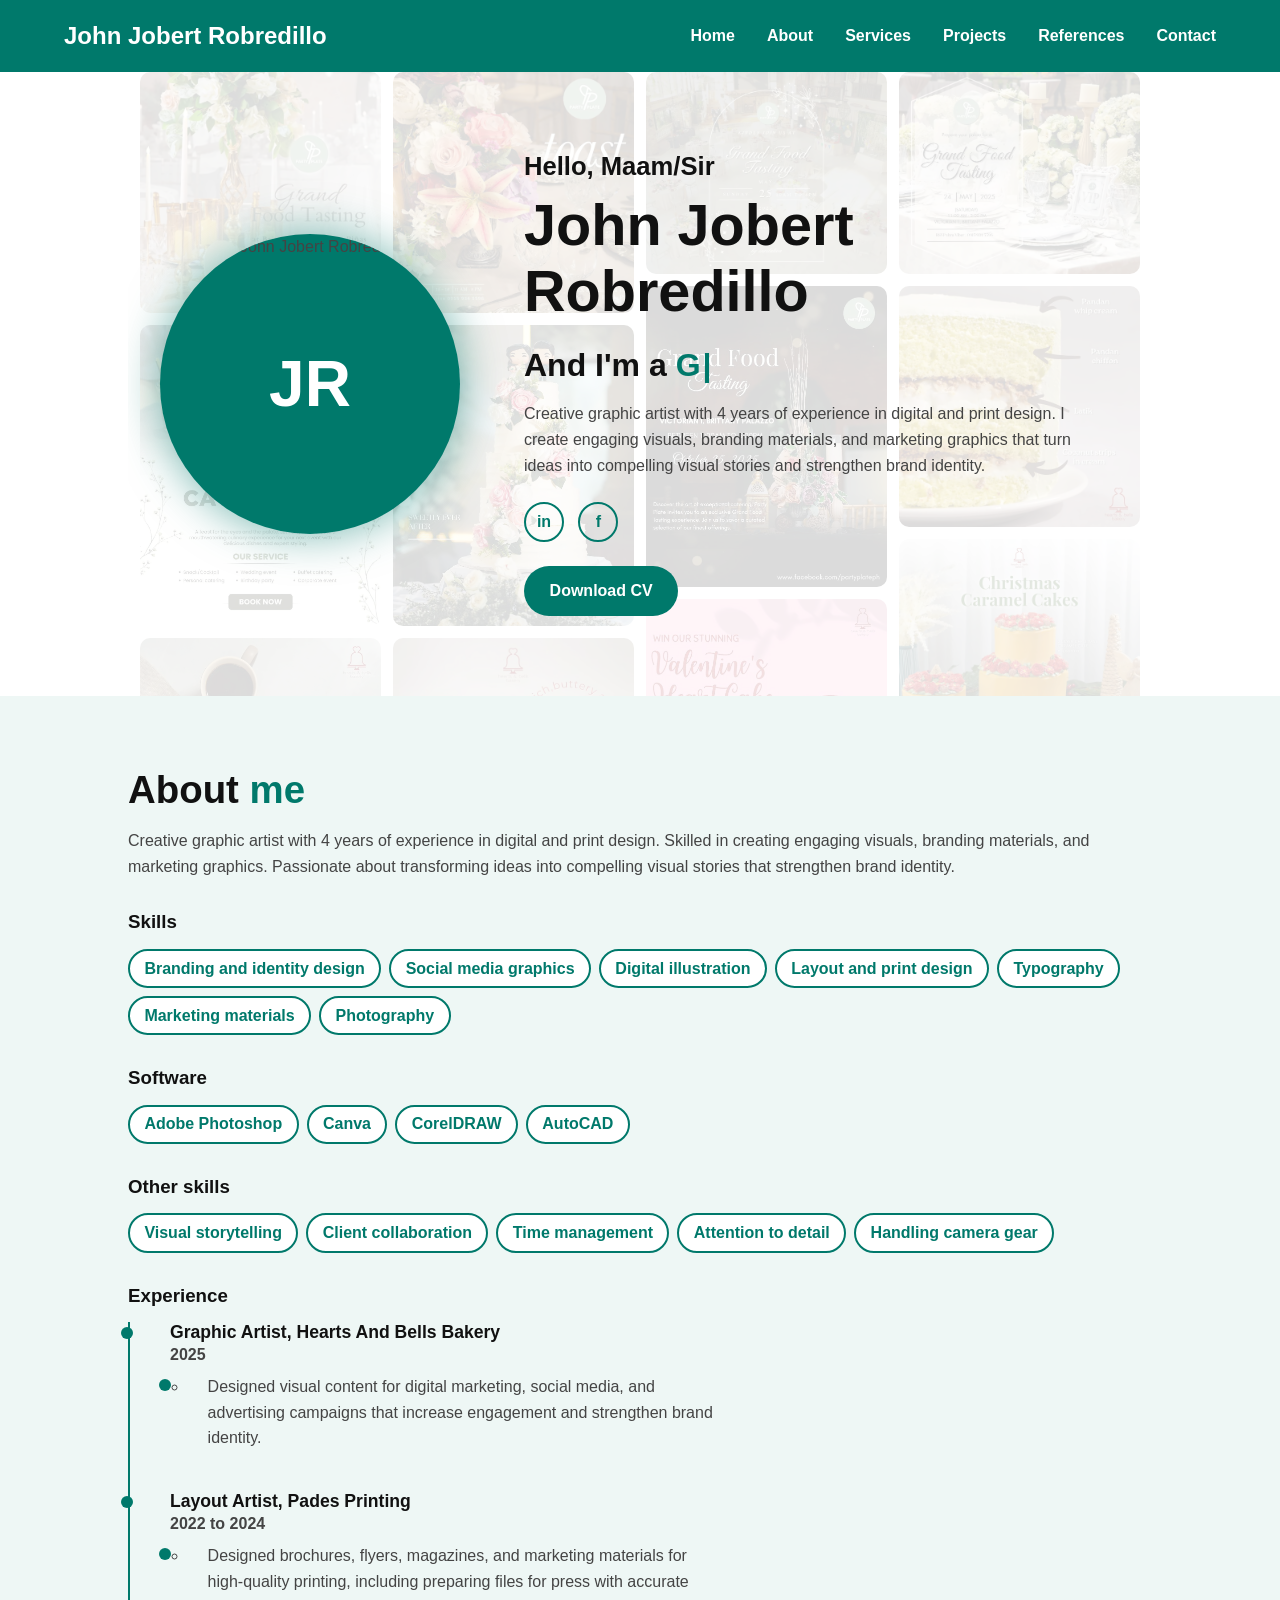
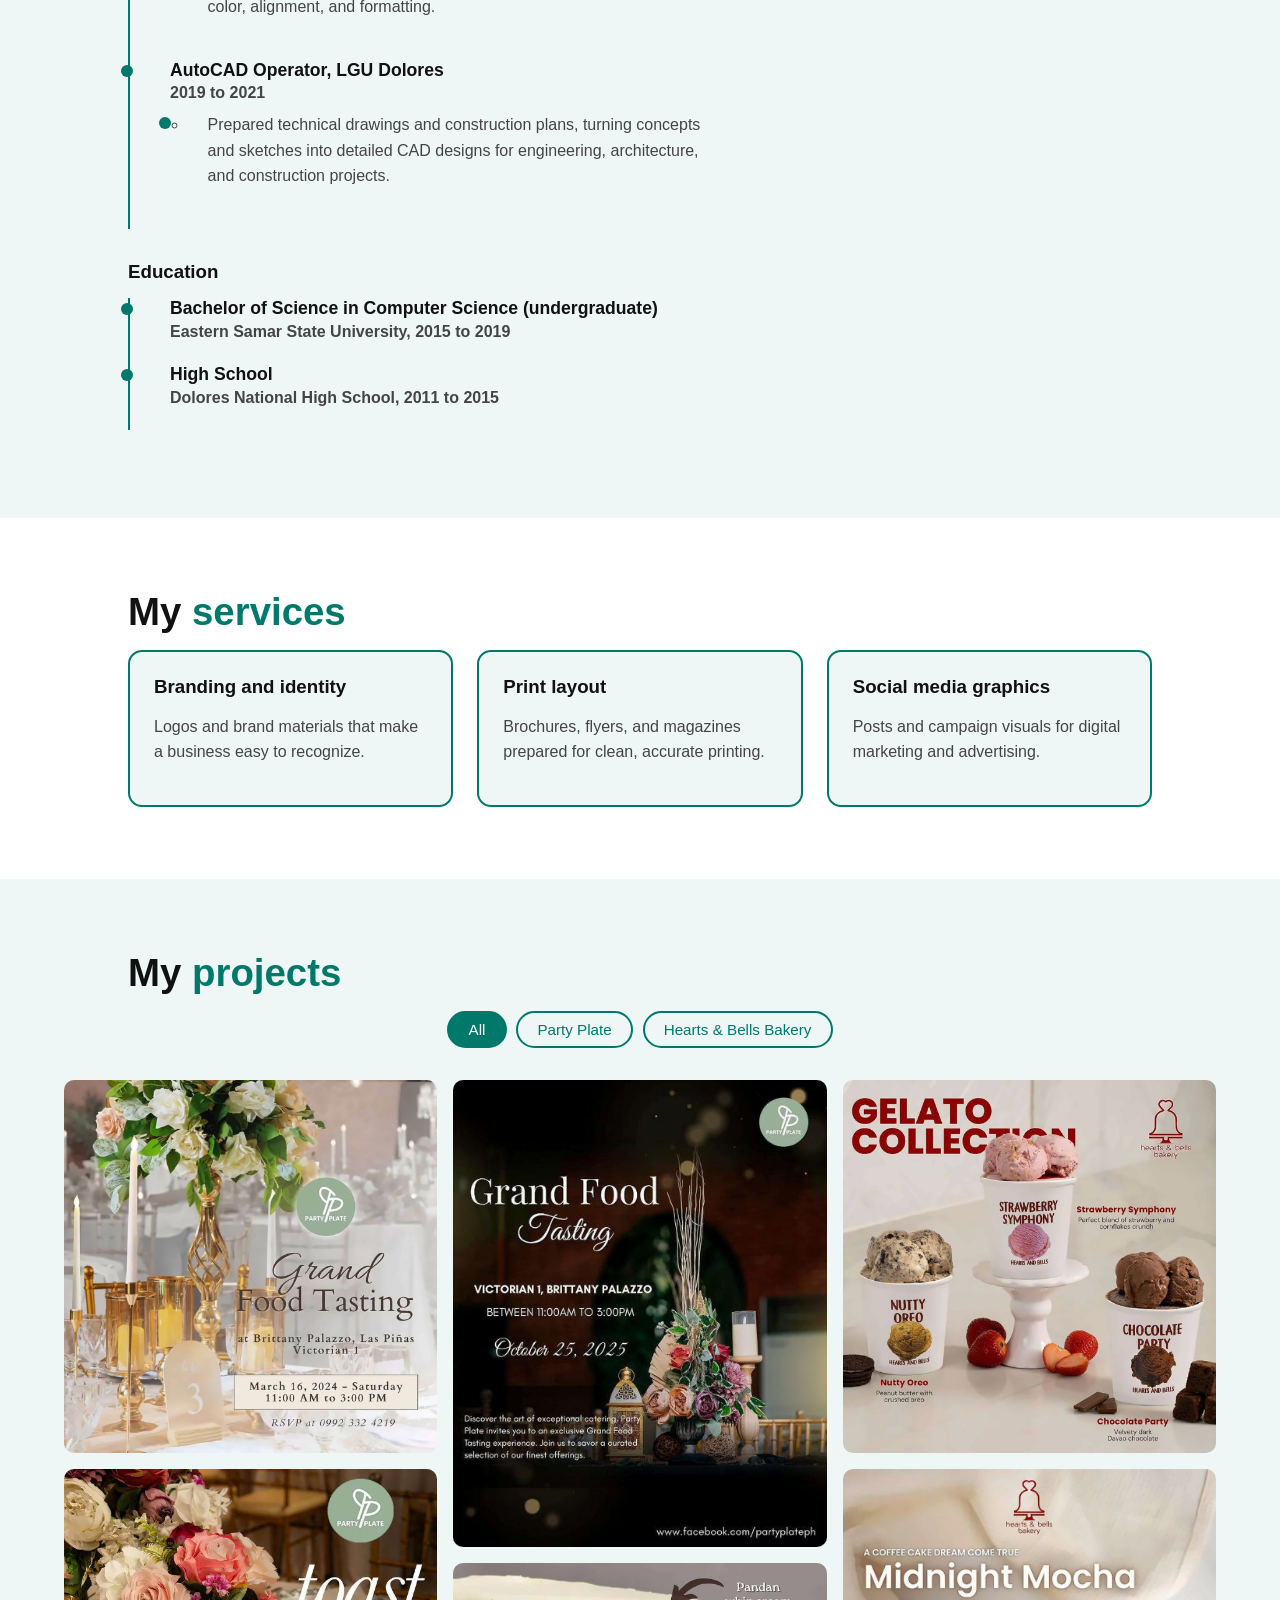
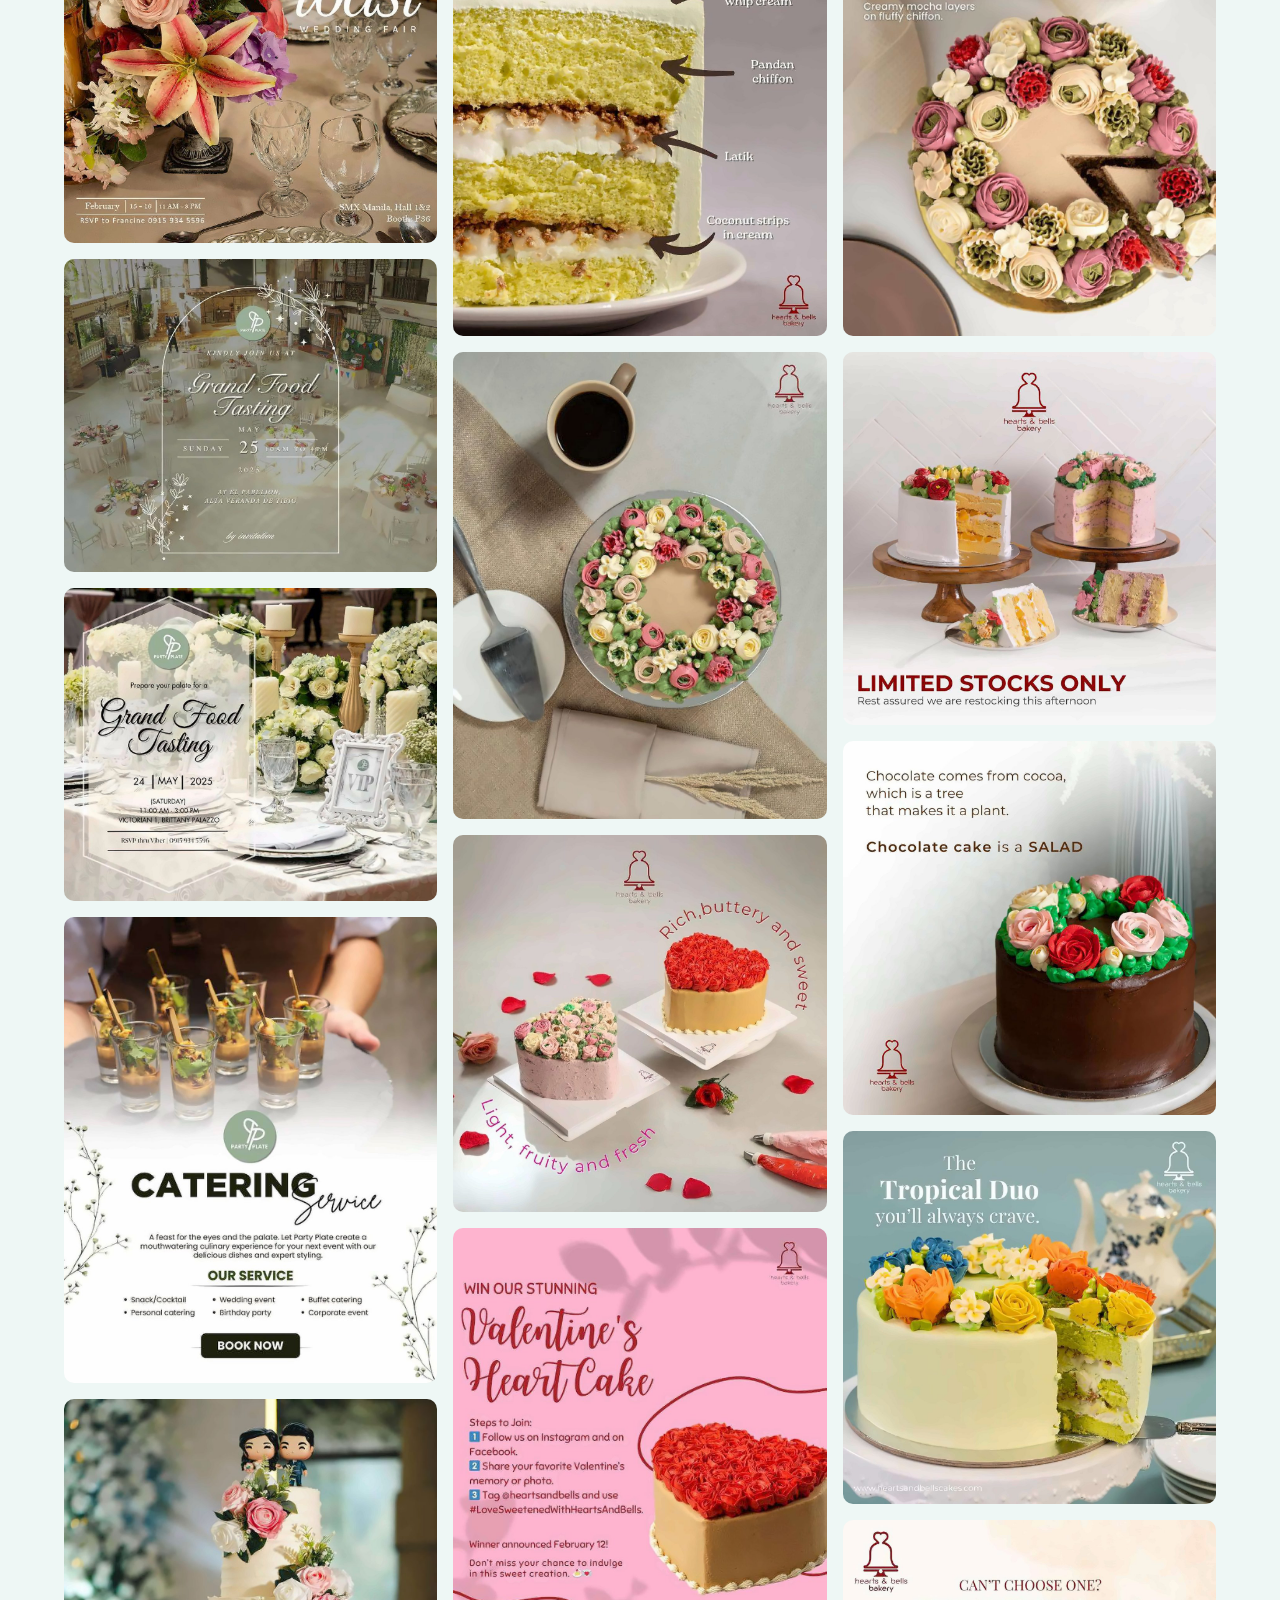
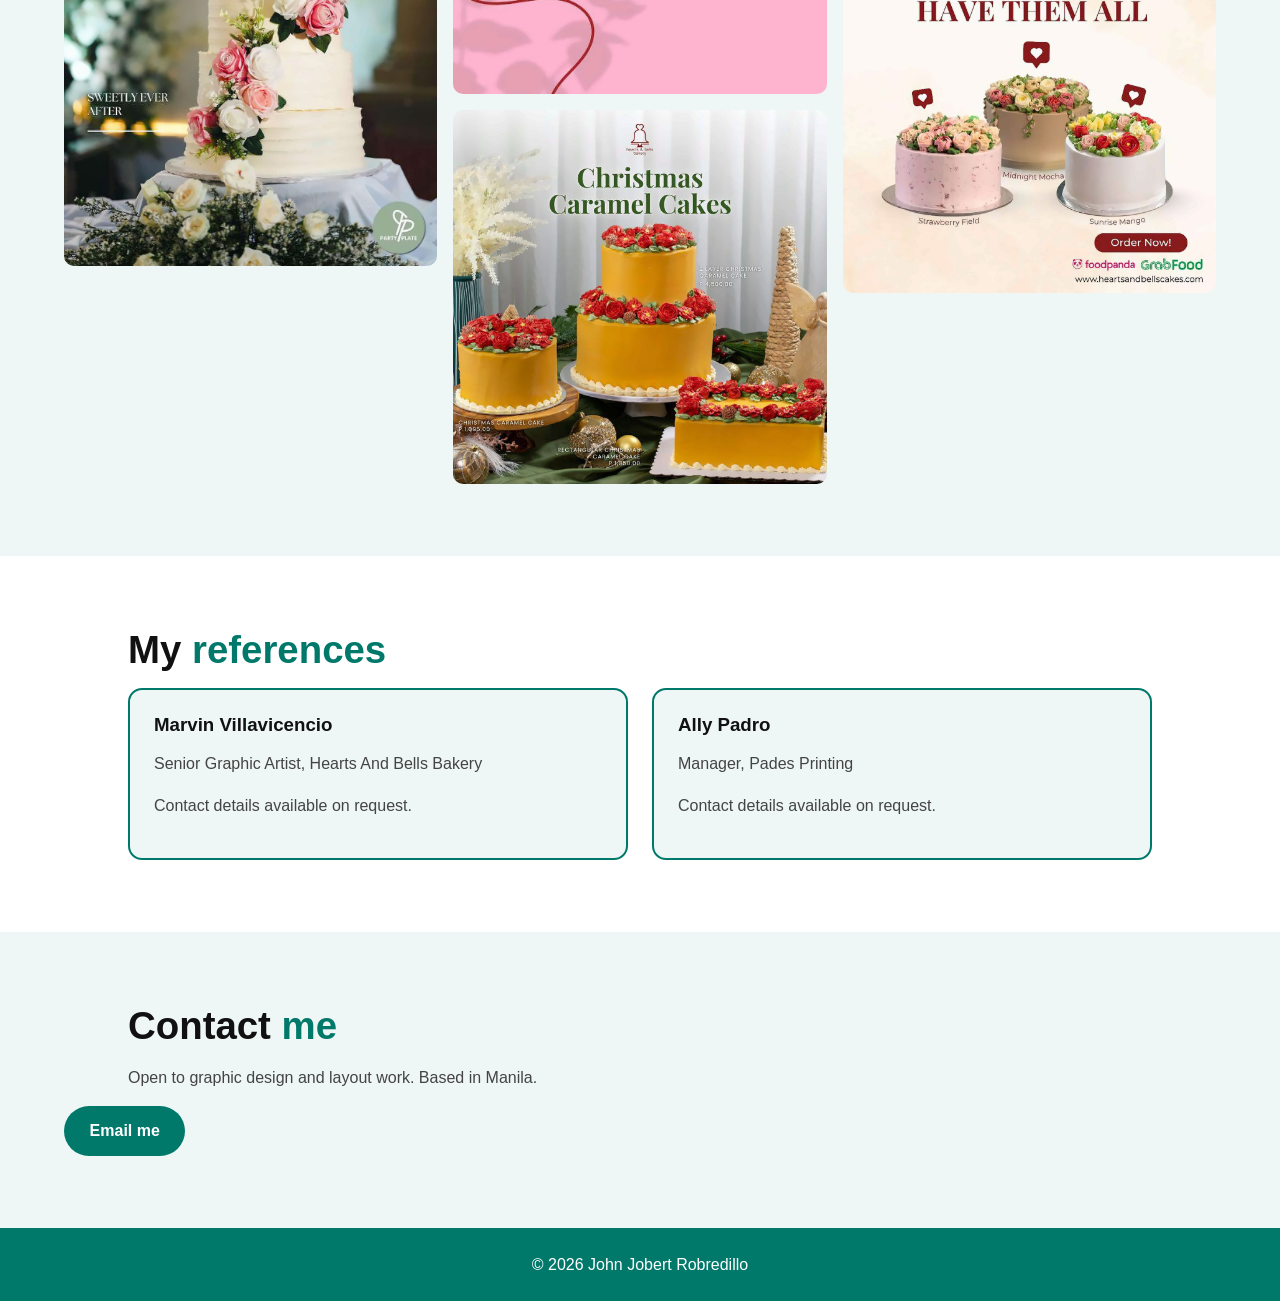
==== index.html @ 093e3189 "Add files via upload" ====
<!DOCTYPE html>
<html lang="en">
<head>
  <meta charset="UTF-8">
  <meta name="viewport" content="width=device-width, initial-scale=1">
  <!-- EDIT: page title -->
  <title>John Jobert Robredillo | Graphic Designer</title>
  <link rel="stylesheet" href="style.css">
  <link rel="stylesheet" href="gallery.css">
  <link rel="stylesheet" href="bg.css">
</head>
<body>

  <header class="site-header">
    <a class="logo" href="#home">John Jobert Robredillo</a>
    <button class="nav-toggle" aria-expanded="false" aria-controls="nav">Menu</button>
    <nav id="nav" class="nav">
      <a href="#home">Home</a>
      <a href="#about">About</a>
      <a href="#services">Services</a>
      <a href="#projects">Projects</a>
      <a href="#references">References</a>
      <a href="#contact">Contact</a>
    </nav>
  </header>

  <main>
    <!-- HOME: edit your name, the typing words (in script.js), intro, and links -->
    <section id="home" class="hero">
      <!-- Sliding picture background (built by bg.js) -->
      <div class="hero-bg" aria-hidden="true"></div>
      <div class="photo" data-initials="JR">
        <!-- Put your photo at images/profile.jpg (square photo works best) -->
        <img src="images/profile.jpg" alt="Photo of John Jobert Robredillo">
      </div>
      <div class="hero-text">
        <h3>Hello, Maam/Sir</h3>
        <h1>John Jobert Robredillo</h1>
        <h2>And I'm a <span class="typed" id="typed"></span></h2>
        <p>Creative graphic artist with 4 years of experience in digital and print design. I create engaging visuals, branding materials, and marketing graphics that turn ideas into compelling visual stories and strengthen brand identity.</p>
        <div class="socials">
          <a href="https://www.linkedin.com/in/john-jobert-robredillo-656a92281/?isSelfProfile=true" aria-label="LinkedIn"><b>in</b></a>
          
          <a href="https://facebook.com/jobert.villacarillo.2024" aria-label="Facebook"><b>f</b></a>
          
        </div>
        <!-- EDIT: put your CV file in this folder as cv.pdf -->
        <a class="btn" href="CV.pdf" download>Download CV</a>
      </div>
    </section>

    <!-- ABOUT: text, skills, experience, and education (from your resume) -->
    <section id="about" class="section tint">
      <h2 class="title">About <span>me</span></h2>
      <p>Creative graphic artist with 4 years of experience in digital and print design. Skilled in creating engaging visuals, branding materials, and marketing graphics. Passionate about transforming ideas into compelling visual stories that strengthen brand identity.</p>

      <h3 class="sub">Skills</h3>
      <ul class="skills">
        <li>Branding and identity design</li><li>Social media graphics</li><li>Digital illustration</li>
        <li>Layout and print design</li><li>Typography</li><li>Marketing materials</li><li>Photography</li>
      </ul>
      <h3 class="sub">Software</h3>
      <ul class="skills">
        <li>Adobe Photoshop</li><li>Canva</li><li>CorelDRAW</li><li>AutoCAD</li>
      </ul>
      <h3 class="sub">Other skills</h3>
      <ul class="skills">
        <li>Visual storytelling</li><li>Client collaboration</li><li>Time management</li>
        <li>Attention to detail</li><li>Handling camera gear</li>
      </ul>

      <h3 class="sub">Experience</h3>
      <ol class="timeline">
        <li>
          <h4>Graphic Artist, Hearts And Bells Bakery</h4>
          <p class="meta">2025</p>
          <ul><li>Designed visual content for digital marketing, social media, and advertising campaigns that increase engagement and strengthen brand identity.</li></ul>
        </li>
        <li>
          <h4>Layout Artist, Pades Printing</h4>
          <p class="meta">2022 to 2024</p>
          <ul><li>Designed brochures, flyers, magazines, and marketing materials for high-quality printing, including preparing files for press with accurate color, alignment, and formatting.</li></ul>
        </li>
        <li>
          <h4>AutoCAD Operator, LGU Dolores</h4>
          <p class="meta">2019 to 2021</p>
          <ul><li>Prepared technical drawings and construction plans, turning concepts and sketches into detailed CAD designs for engineering, architecture, and construction projects.</li></ul>
        </li>
      </ol>

      <h3 class="sub">Education</h3>
      <ol class="timeline">
        <li>
          <h4>Bachelor of Science in Computer Science (undergraduate)</h4>
          <p class="meta">Eastern Samar State University, 2015 to 2019</p>
        </li>
        <li>
          <h4>High School</h4>
          <p class="meta">Dolores National High School, 2011 to 2015</p>
        </li>
      </ol>
    </section>


    <!-- SERVICES: copy a card to add more -->
    <section id="services" class="section">
      <h2 class="title">My <span>services</span></h2>
      <div class="grid">
        <article class="service"><h3>Branding and identity</h3><p>Logos and brand materials that make a business easy to recognize.</p></article>
        <article class="service"><h3>Print layout</h3><p>Brochures, flyers, and magazines prepared for clean, accurate printing.</p></article>
        <article class="service"><h3>Social media graphics</h3><p>Posts and campaign visuals for digital marketing and advertising.</p></article>
      </div>
    </section>


    <!-- PROJECTS: filter buttons use data-filter; each picture uses data-group (pp = Party Plate, hb = Hearts and Bells) -->
    <section id="projects" class="section tint">
      <h2 class="title">My <span>projects</span></h2>
      <div class="gallery-filters" role="group" aria-label="Filter projects">
        <button class="filter-btn active" data-filter="all">All</button>
        <button class="filter-btn" data-filter="pp">Party Plate</button>
        <button class="filter-btn" data-filter="hb">Hearts &amp; Bells Bakery</button>
      </div>
      <div class="gallery-grid">
        <figure class="gallery-item" data-group="pp">
          <img src="images/01-party-plate-grand-food-tasting-mar-2024.jpg" alt="Party Plate Grand Food Tasting invitation, March 2024" loading="lazy">
        </figure>
        <figure class="gallery-item" data-group="pp">
          <img src="images/02-party-plate-toast-wedding-fair.jpg" alt="Party Plate Toast Wedding Fair promo" loading="lazy">
        </figure>
        <figure class="gallery-item" data-group="pp">
          <img src="images/03-party-plate-food-tasting-may-25-2025.jpg" alt="Party Plate Grand Food Tasting invitation, May 25 2025" loading="lazy">
        </figure>
        <figure class="gallery-item" data-group="pp">
          <img src="images/04-party-plate-food-tasting-may-24-2025.jpg" alt="Party Plate Grand Food Tasting invitation, May 24 2025" loading="lazy">
        </figure>
        <figure class="gallery-item" data-group="pp">
          <img src="images/05-party-plate-catering-service.jpg" alt="Party Plate Catering Service ad" loading="lazy">
        </figure>
        <figure class="gallery-item" data-group="pp">
          <img src="images/06-party-plate-wedding-cake.jpg" alt="Party Plate wedding cake post" loading="lazy">
        </figure>
        <figure class="gallery-item" data-group="pp">
          <img src="images/07-party-plate-food-tasting-oct-2025.jpg" alt="Party Plate Grand Food Tasting invitation, October 2025" loading="lazy">
        </figure>
        <figure class="gallery-item" data-group="hb">
          <img src="images/08-hearts-bells-pandan-cake.jpg" alt="Hearts and Bells pandan cake layers breakdown" loading="lazy">
        </figure>
        <figure class="gallery-item" data-group="hb">
          <img src="images/09-hearts-bells-flower-wreath-cake.jpg" alt="Hearts and Bells flower wreath cake" loading="lazy">
        </figure>
        <figure class="gallery-item" data-group="hb">
          <img src="images/10-hearts-bells-heart-cakes.jpg" alt="Hearts and Bells heart cakes" loading="lazy">
        </figure>
        <figure class="gallery-item" data-group="hb">
          <img src="images/11-hearts-bells-valentine-giveaway.jpg" alt="Hearts and Bells Valentine's Heart Cake giveaway" loading="lazy">
        </figure>
        <figure class="gallery-item" data-group="hb">
          <img src="images/12-hearts-bells-christmas-caramel-cakes.jpg" alt="Hearts and Bells Christmas Caramel Cakes" loading="lazy">
        </figure>
        <figure class="gallery-item" data-group="hb">
          <img src="images/13-hearts-bells-gelato-collection.jpg" alt="Hearts and Bells Gelato Collection" loading="lazy">
        </figure>
        <figure class="gallery-item" data-group="hb">
          <img src="images/14-hearts-bells-midnight-mocha.jpg" alt="Hearts and Bells Midnight Mocha cake" loading="lazy">
        </figure>
        <figure class="gallery-item" data-group="hb">
          <img src="images/15-hearts-bells-limited-stocks.jpg" alt="Hearts and Bells limited stocks announcement" loading="lazy">
        </figure>
        <figure class="gallery-item" data-group="hb">
          <img src="images/16-hearts-bells-chocolate-cake-salad.jpg" alt="Hearts and Bells chocolate cake post" loading="lazy">
        </figure>
        <figure class="gallery-item" data-group="hb">
          <img src="images/17-hearts-bells-tropical-duo.jpg" alt="Hearts and Bells Tropical Duo cake" loading="lazy">
        </figure>
        <figure class="gallery-item" data-group="hb">
          <img src="images/18-hearts-bells-have-them-all.jpg" alt="Hearts and Bells cake lineup" loading="lazy">
        </figure>
      </div>
    </section>

    <!-- REFERENCES: phone numbers are left off on purpose. Add them only if you are comfortable with the public seeing them. -->
    <section id="references" class="section">
      <h2 class="title">My <span>references</span></h2>
      <div class="grid">
        <article class="service"><h3>Marvin Villavicencio</h3><p>Senior Graphic Artist, Hearts And Bells Bakery</p><p>Contact details available on request.</p></article>
        <article class="service"><h3>Ally Padro</h3><p>Manager, Pades Printing</p><p>Contact details available on request.</p></article>
      </div>
    </section>


    <!-- CONTACT -->
    <section id="contact" class="section tint contact">
      <h2 class="title">Contact <span>me</span></h2>
      <p>Open to graphic design and layout work. Based in Manila.</p>
      <a class="btn" href="mailto:jobertv@yahoo.com">Email me</a>
    </section>
  </main>

  <footer class="site-footer"><p>&copy; <span id="year"></span> John Jobert Robredillo</p></footer>

  <!-- Lightbox for enlarged project pictures -->
  <div class="lightbox" id="lightbox" aria-hidden="true">
    <button class="lb-close" aria-label="Close">&times;</button>
    <button class="lb-prev" aria-label="Previous">&#10094;</button>
    <img class="lb-img" src="" alt="">
    <button class="lb-next" aria-label="Next">&#10095;</button>
  </div>

  <script src="script.js"></script>
  <script src="gallery.js"></script>
  <script src="bg.js"></script>
</body>
</html>
---- style.css ----
/* ===== EDIT YOUR COLORS HERE ===== */
:root {
  --teal: #00796b;       /* header, buttons, accents */
  --teal-dark: #005f54;  /* hover */
  --ink: #111;           /* main text */
  --muted: #444;         /* body text */
  --tint: #eef7f5;      /* alternate section background */
  --font: "Segoe UI", Arial, Helvetica, sans-serif;
}

*, *::before, *::after { box-sizing: border-box; }
html { scroll-behavior: smooth; scroll-padding-top: 4.5rem; }
body { margin: 0; font-family: var(--font); color: var(--muted); background: #fff; line-height: 1.6; }
img { max-width: 100%; display: block; }
a { color: var(--teal); }
:focus-visible { outline: 3px solid var(--teal); outline-offset: 3px; }
h1, h2, h3, h4 { color: var(--ink); margin: 0 0 .4em; line-height: 1.15; }
p { max-width: 62ch; }

/* ===== Header ===== */
.site-header {
  position: sticky; top: 0; z-index: 10;
  display: flex; flex-wrap: wrap; justify-content: space-between; align-items: center;
  padding: .9rem 1.25rem; background: var(--teal);
}
.logo { color: #fff; font-weight: 700; font-size: 1.5rem; text-decoration: none; }
.nav-toggle { font: inherit; font-weight: 600; background: none; color: #fff; border: 1px solid #fff; border-radius: 6px; padding: .3rem .8rem; cursor: pointer; }
.nav { display: none; width: 100%; flex-direction: column; padding-top: .75rem; }
.nav.open { display: flex; }
.nav a { color: #fff; font-weight: 700; text-decoration: none; padding: .45rem 0; }
.nav a:hover { text-decoration: underline; text-underline-offset: 6px; }

/* ===== Home ===== */
.hero {
  display: flex; flex-direction: column; align-items: center; gap: 2.5rem;
  max-width: 64rem; margin: 0 auto; padding: 3rem 1.25rem 4rem;
}
.photo {
  position: relative; flex: none; width: min(70vw, 300px); aspect-ratio: 1; border-radius: 50%;
  background: var(--teal); overflow: hidden;
  box-shadow: 0 0 45px rgba(0, 121, 107, .55);
}
.photo img { width: 100%; height: 100%; object-fit: cover; }
.photo::after { /* shows initials when there is no photo yet */
  content: attr(data-initials); position: absolute; inset: 0; z-index: -1;
  display: grid; place-items: center; color: #fff; font-size: 4rem; font-weight: 700;
}
.hero-text h3 { font-size: 1.6rem; }
.hero-text h1 { font-size: clamp(2.4rem, 8vw, 3.6rem); }
.hero-text h2 { font-size: clamp(1.4rem, 4.5vw, 2rem); min-height: 1.2em; }
.typed { color: var(--teal); }
.typed::after { content: "|"; margin-left: 2px; animation: blink 1s steps(1) infinite; }
@keyframes blink { 50% { opacity: 0; } }

.socials { display: flex; gap: .9rem; margin: 1.5rem 0; }
.socials a {
  width: 2.5rem; height: 2.5rem; border-radius: 50%; display: grid; place-items: center;
  border: 2px solid var(--teal); color: var(--teal); text-decoration: none;
}
.socials a:hover { background: var(--teal); color: #fff; }

.btn {
  display: inline-block; padding: .75rem 1.6rem; border-radius: 999px;
  background: var(--teal); color: #fff; font-weight: 700; text-decoration: none;
}
.btn:hover { background: var(--teal-dark); }

/* ===== Sections ===== */
.section { padding: 3.5rem 1.25rem; }
.section > * { max-width: 64rem; margin-left: auto; margin-right: auto; }
.tint { background: var(--tint); }
.title { font-size: clamp(1.8rem, 5vw, 2.4rem); margin-bottom: 1rem; }
.title span { color: var(--teal); }
.sub { margin-top: 2rem; }

.skills { list-style: none; display: flex; flex-wrap: wrap; gap: .5rem; padding: 0; }
.skills li { background: #fff; border: 2px solid var(--teal); color: var(--teal); padding: .3rem .9rem; border-radius: 999px; font-weight: 600; }

.timeline { list-style: none; padding: 0 0 0 1.25rem; border-left: 2px solid var(--teal); }
.timeline li { position: relative; padding: 0 0 1.25rem 1.25rem; }
.timeline li::before { content: ""; position: absolute; left: -1.8rem; top: .3rem; width: .75rem; height: .75rem; border-radius: 50%; background: var(--teal); }
.timeline h4 { font-size: 1.1rem; margin: 0; }
.timeline .meta { margin: 0; font-weight: 600; }
.timeline ul { margin: .4rem 0 0; padding-left: 1.1rem; max-width: 62ch; }

.grid { display: grid; gap: 1.5rem; grid-template-columns: repeat(auto-fit, minmax(240px, 1fr)); }
.service, .quote { background: #fff; border: 2px solid var(--teal); border-radius: 14px; padding: 1.5rem; margin: 0; }
.section:not(.tint) .service, .section:not(.tint) .quote { background: var(--tint); }
.quote footer { color: var(--teal); font-weight: 700; margin-top: .5rem; }

.filters { display: flex; flex-wrap: wrap; gap: .5rem; margin-bottom: 1.5rem; }
.filter { font: inherit; font-weight: 700; cursor: pointer; padding: .4rem 1.1rem; border-radius: 999px; border: 2px solid var(--teal); background: #fff; color: var(--teal); }
.filter.active { background: var(--teal); color: #fff; }

.card[hidden] { display: none; }
.thumb { aspect-ratio: 4 / 3; width: 100%; border-radius: 14px; margin-bottom: 1rem; background: linear-gradient(135deg, #b2dfdb, var(--teal)); object-fit: cover; }
.card p { margin: 0 0 .5rem; }

.contact { text-align: left; }
.site-footer { text-align: center; padding: 1.5rem 1rem; background: var(--teal); color: #fff; }
.site-footer p { margin: 0 auto; }

/* ===== Larger screens ===== */
@media (min-width: 768px) {
  .site-header { padding: 1rem 4rem; }
  .nav-toggle { display: none; }
  .nav { display: flex; flex-direction: row; width: auto; gap: 2rem; padding: 0; }
  .hero { flex-direction: row; padding: 5rem 2rem; gap: 4rem; }
  .section { padding: 4.5rem 4rem; }
}
@media (prefers-reduced-motion: reduce) {
  html { scroll-behavior: auto; }
  .typed::after { animation: none; }
}
---- gallery.css ----
/* gallery.css: styles for the Projects gallery. Loads after style.css. */
.gallery-filters { display: flex; justify-content: center; flex-wrap: wrap; gap: .6rem; margin: 0 auto 2rem; }
.filter-btn {
  border: 2px solid var(--teal, #0f9d9a); background: transparent; color: var(--teal, #0f9d9a);
  padding: .5rem 1.2rem; border-radius: 999px; cursor: pointer; font-size: .95rem; font-family: inherit;
  transition: background .2s, color .2s;
}
.filter-btn:hover, .filter-btn.active { background: var(--teal, #0f9d9a); color: #fff; }

/* Masonry-style columns so tall and square designs fit together */
.gallery-grid { column-count: 3; column-gap: 1rem; max-width: 1200px; margin: 0 auto; }
.gallery-item { break-inside: avoid; margin: 0 0 1rem; overflow: hidden; border-radius: 10px; cursor: zoom-in; }
.gallery-item img { width: 100%; display: block; transition: transform .35s; }
.gallery-item:hover img { transform: scale(1.04); }
.gallery-item.hide { display: none; }

@media (max-width: 900px) { .gallery-grid { column-count: 2; } }
@media (max-width: 520px) { .gallery-grid { column-count: 1; } }

/* Lightbox */
.lightbox {
  position: fixed; inset: 0; background: rgba(0,0,0,.9); display: none;
  align-items: center; justify-content: center; z-index: 9999;
}
.lightbox.open { display: flex; }
.lb-img { max-width: 90vw; max-height: 88vh; border-radius: 8px; }
.lightbox button {
  position: absolute; background: none; border: none; color: #fff; cursor: pointer;
  font-size: 2.2rem; padding: .6rem 1rem; transition: color .2s;
}
.lightbox button:hover { color: var(--teal, #0f9d9a); }
.lb-close { top: .5rem; right: .8rem; font-size: 2.8rem; }
.lb-prev { left: .5rem; top: 50%; transform: translateY(-50%); }
.lb-next { right: .5rem; top: 50%; transform: translateY(-50%); }
---- bg.css ----
/* bg.css: sliding pictures behind the Home section. Loads after style.css. */

.hero { position: relative; overflow: hidden; isolation: isolate; }

/* Keep the photo and the text above the moving pictures */
.hero > .photo,
.hero > .hero-text { position: relative; z-index: 2; }

.hero-bg {
  position: absolute; inset: 0; z-index: 0;
  display: flex; gap: 12px; padding: 0 12px;
  pointer-events: none;
}

/* The soft cover that keeps your text easy to read.
   Change the color or the number at the end (0 = see-through, 1 = solid). */
.hero-bg::after {
  content: ""; position: absolute; inset: 0; z-index: 1;
  background: var(--bg-overlay, rgba(255, 255, 255, 0.86));
}

.bg-col { flex: 1; overflow: hidden; }

.bg-track {
  display: flex; flex-direction: column; gap: 12px;
  animation: bg-up var(--dur, 70s) linear infinite;
  will-change: transform;
}
.bg-col.down .bg-track { animation-name: bg-down; }

.bg-track img { width: 100%; display: block; border-radius: 10px; }

@keyframes bg-up   { from { transform: translateY(0); }    to { transform: translateY(-50%); } }
@keyframes bg-down { from { transform: translateY(-50%); } to { transform: translateY(0); } }

/* People who turn off animations on their device get still pictures */
@media (prefers-reduced-motion: reduce) {
  .bg-track { animation: none; }
}
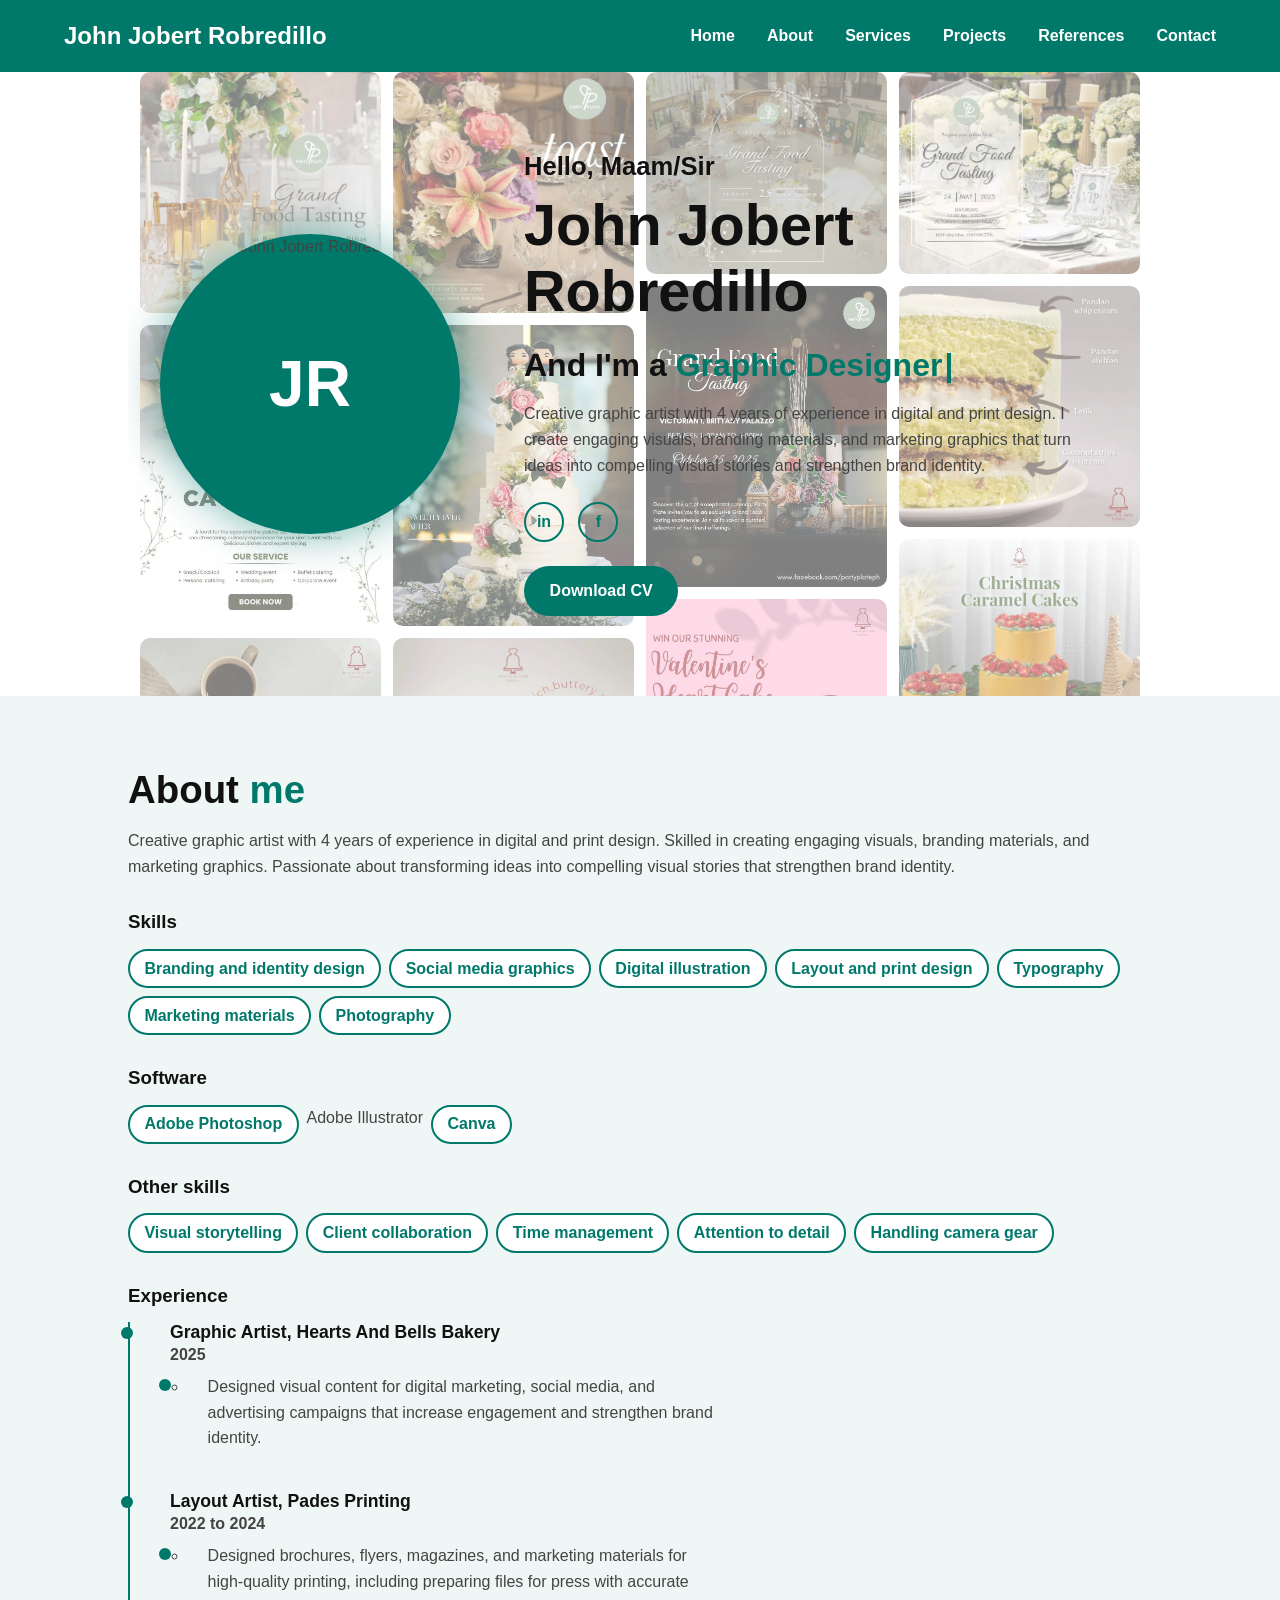
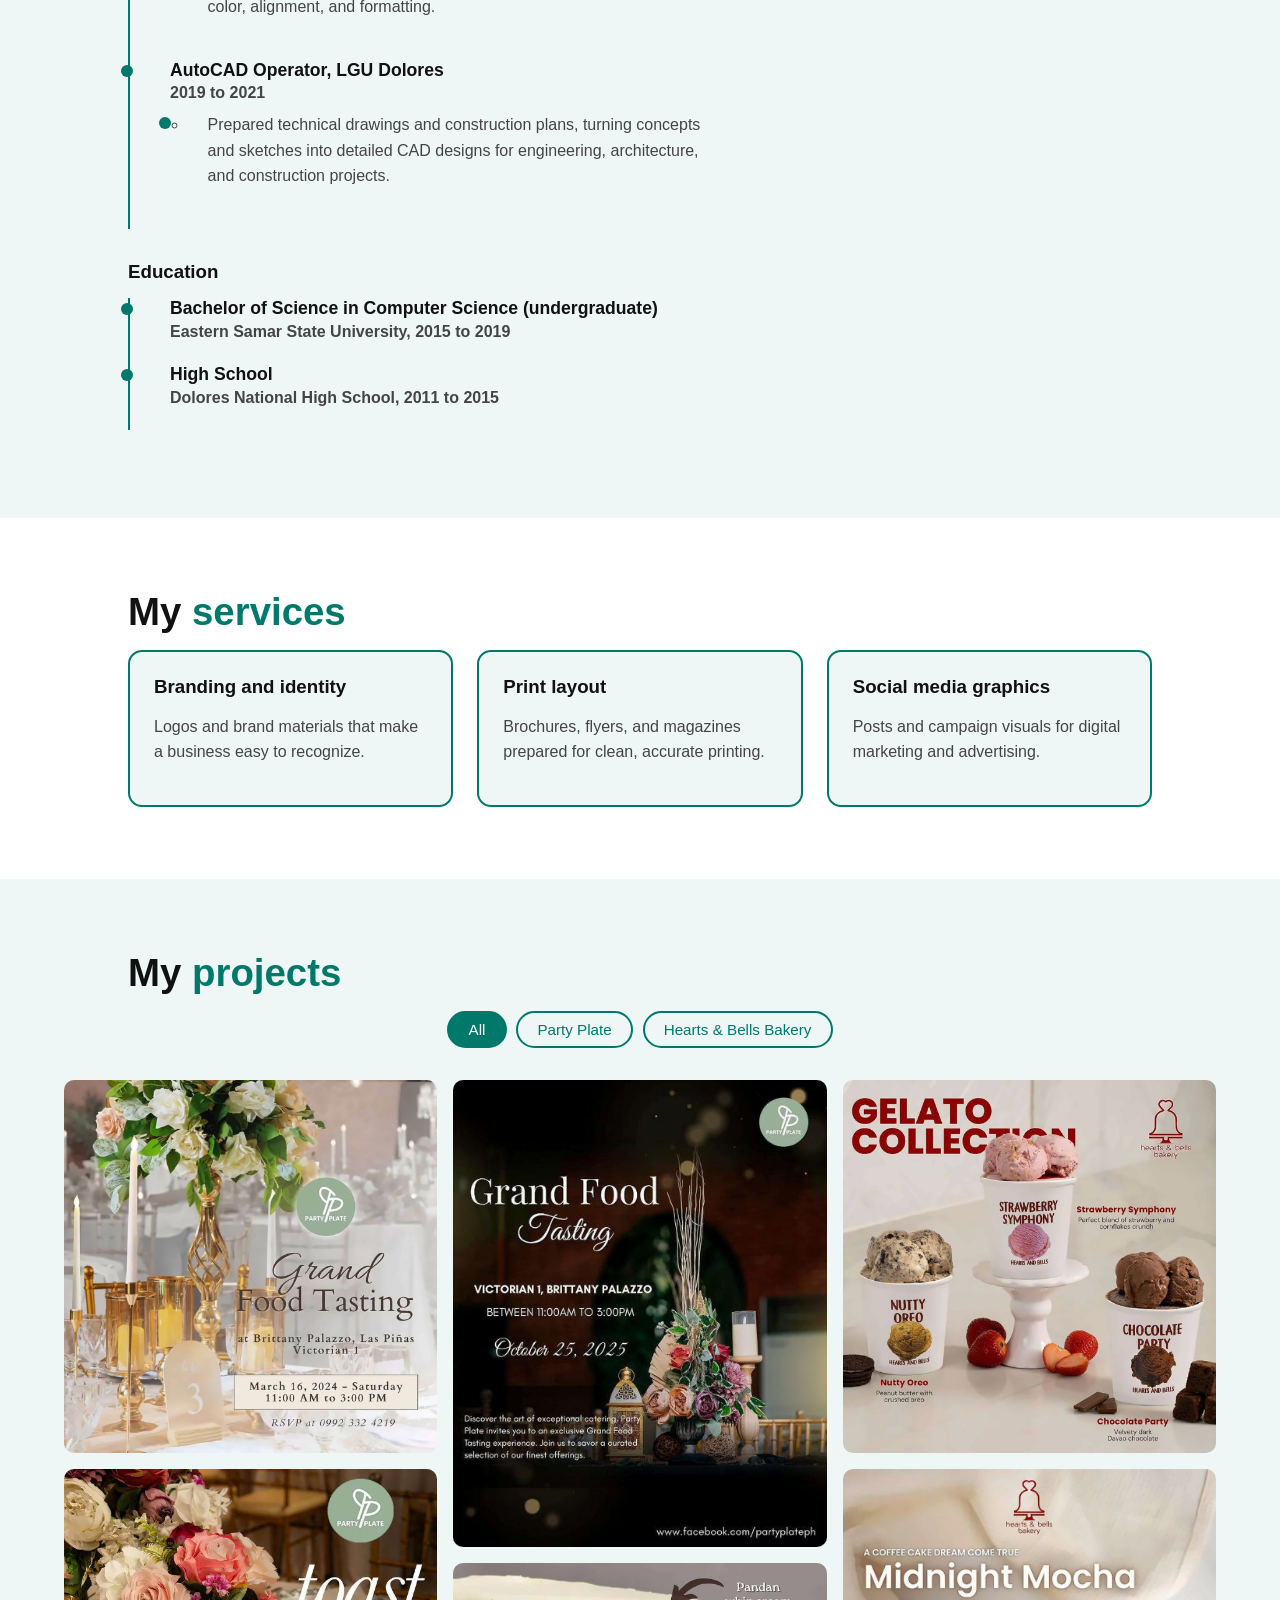
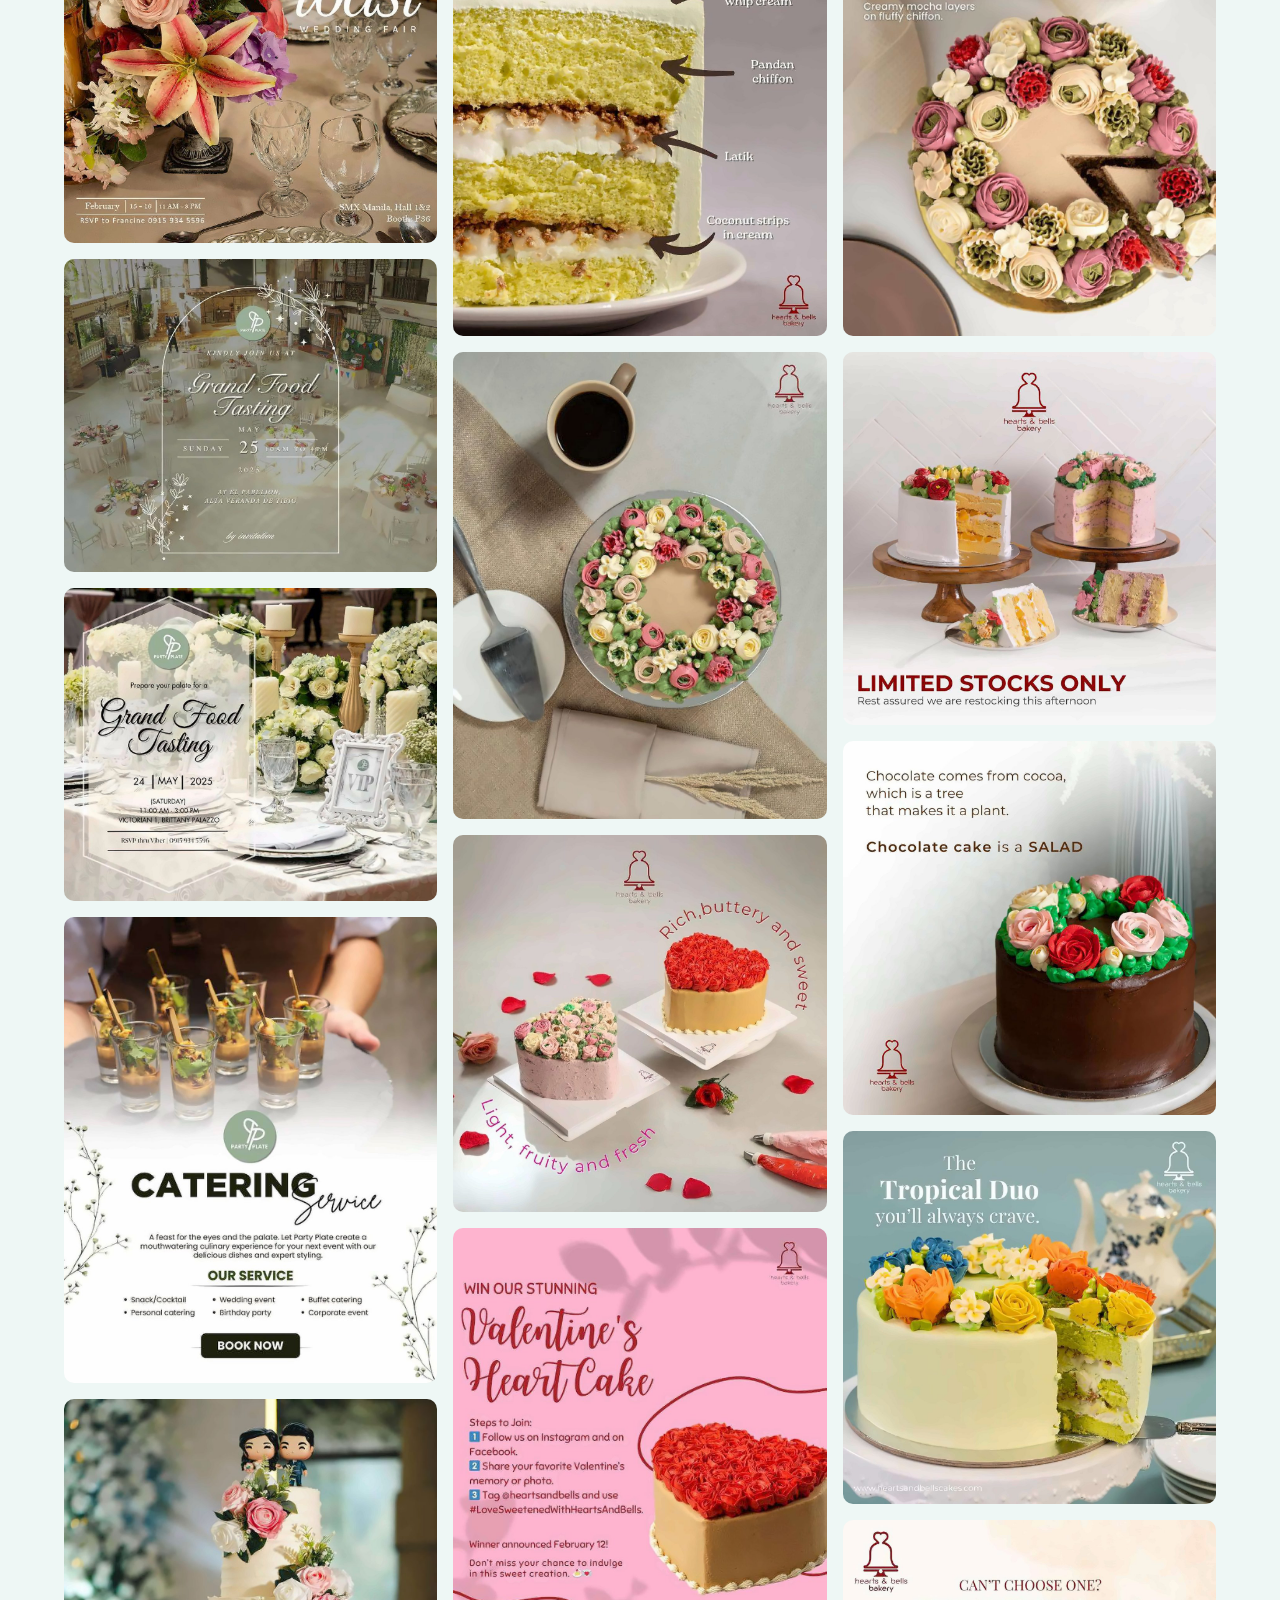
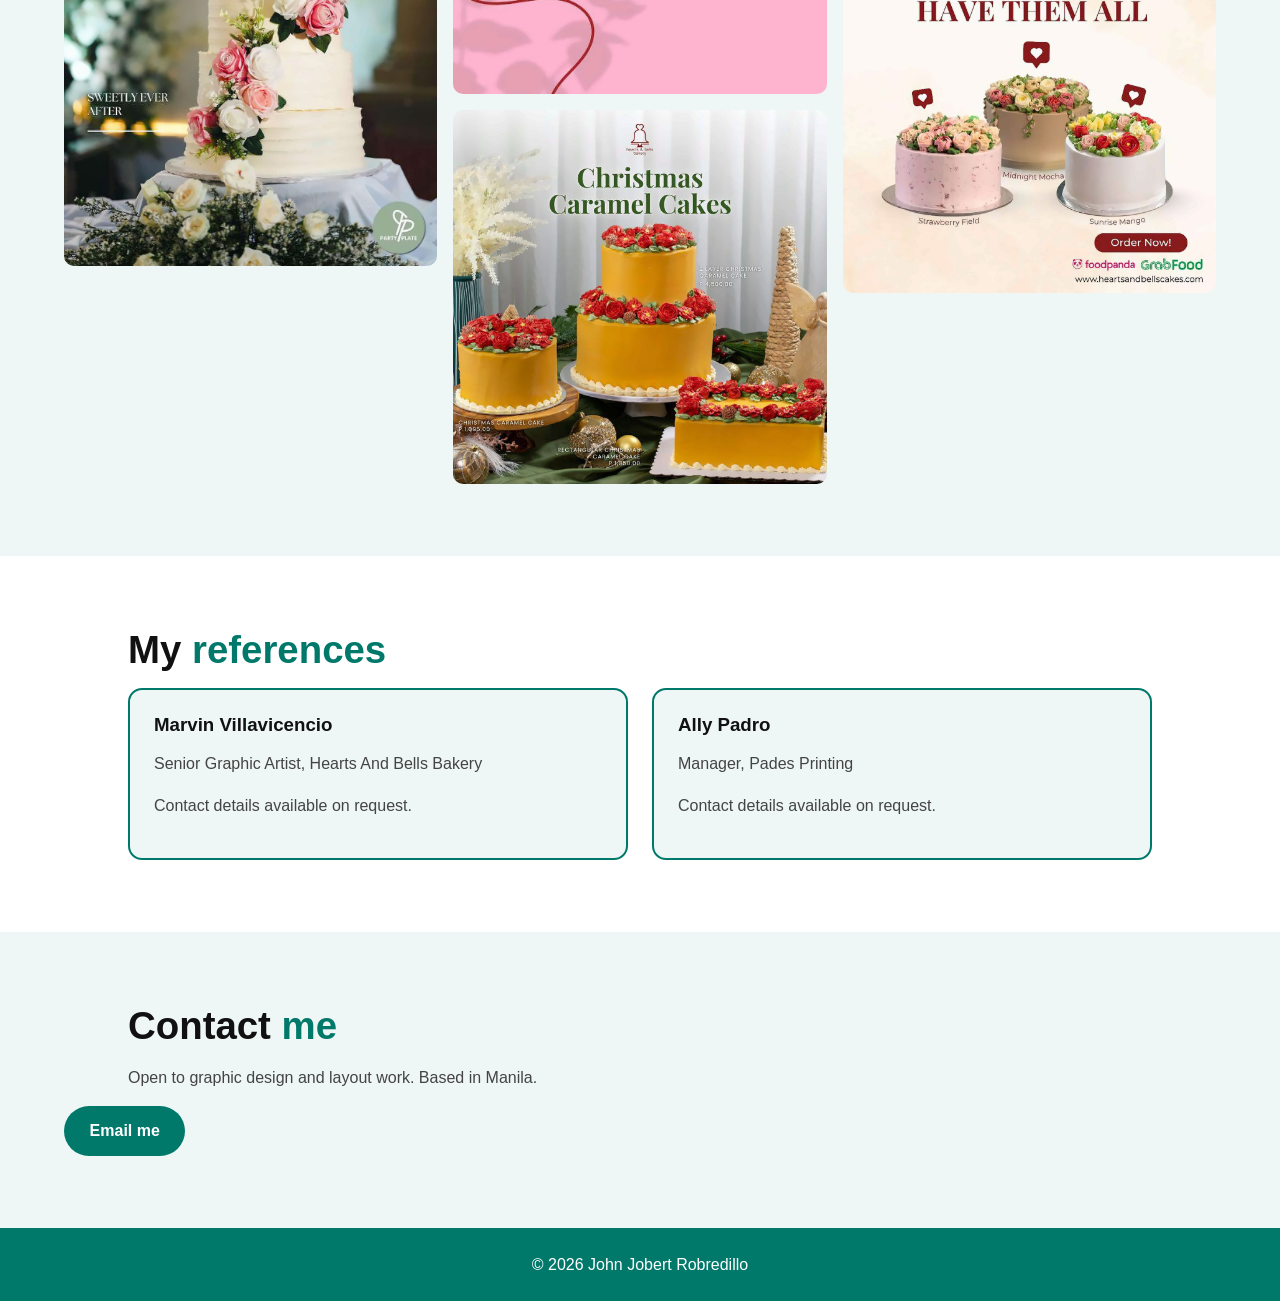
==== commit f4d2b1f5: "Correct list items in skills section Fixed HTML structure by correcting list items." ====
--- a/index.html
+++ b/index.html
@@ -61,7 +61,7 @@
       </ul>
       <h3 class="sub">Software</h3>
       <ul class="skills">
-        <li>Adobe Photoshop</li><li>Canva</li><li>CorelDRAW</li><li>AutoCAD</li>
+        <li>Adobe Photoshop</li></li>Adobe Illustrator</li><li>Canva</li>
       </ul>
       <h3 class="sub">Other skills</h3>
       <ul class="skills">
--- a/bg.css
+++ b/bg.css
@@ -16,7 +16,7 @@
    Change the color or the number at the end (0 = see-through, 1 = solid). */
 .hero-bg::after {
   content: ""; position: absolute; inset: 0; z-index: 1;
-  background: var(--bg-overlay, rgba(255, 255, 255, 0.86));
+  background: var(--bg-overlay, rgba(255, 255, 255, 0.5));
 }
 
 .bg-col { flex: 1; overflow: hidden; }
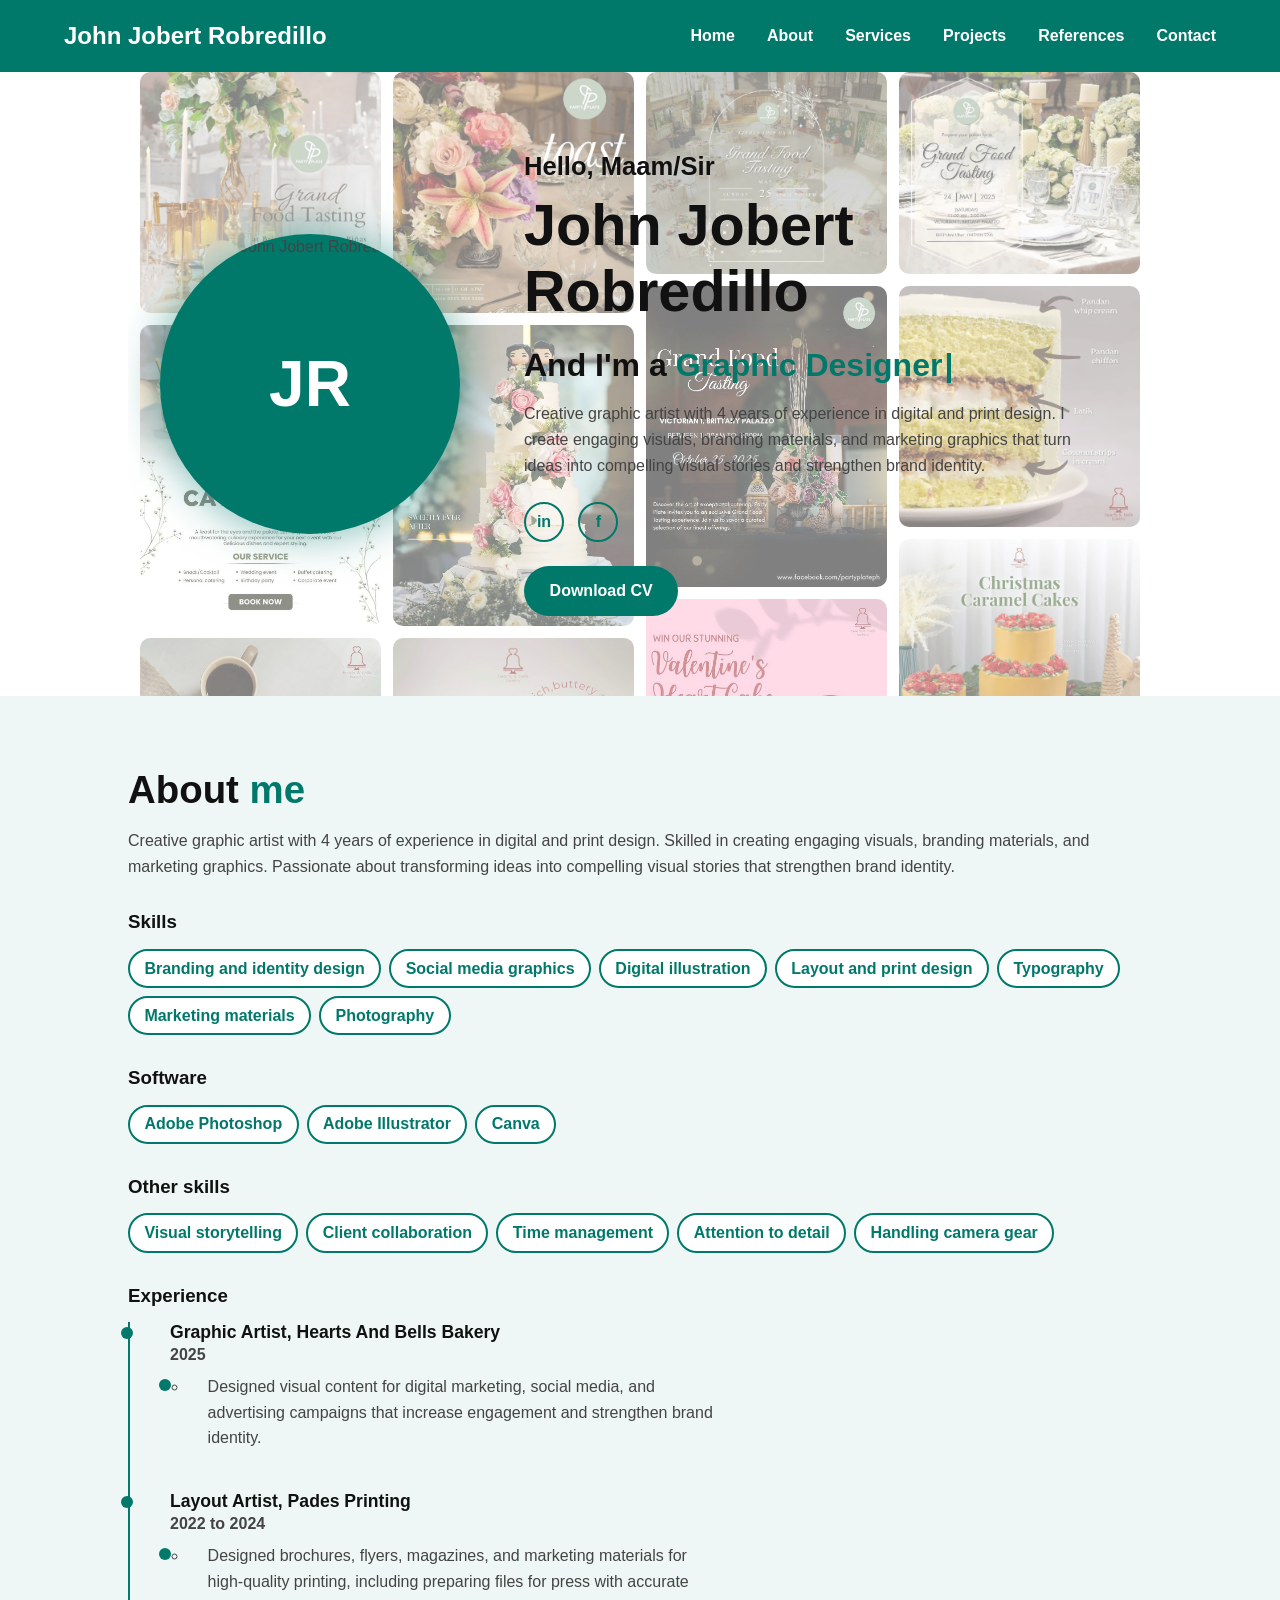
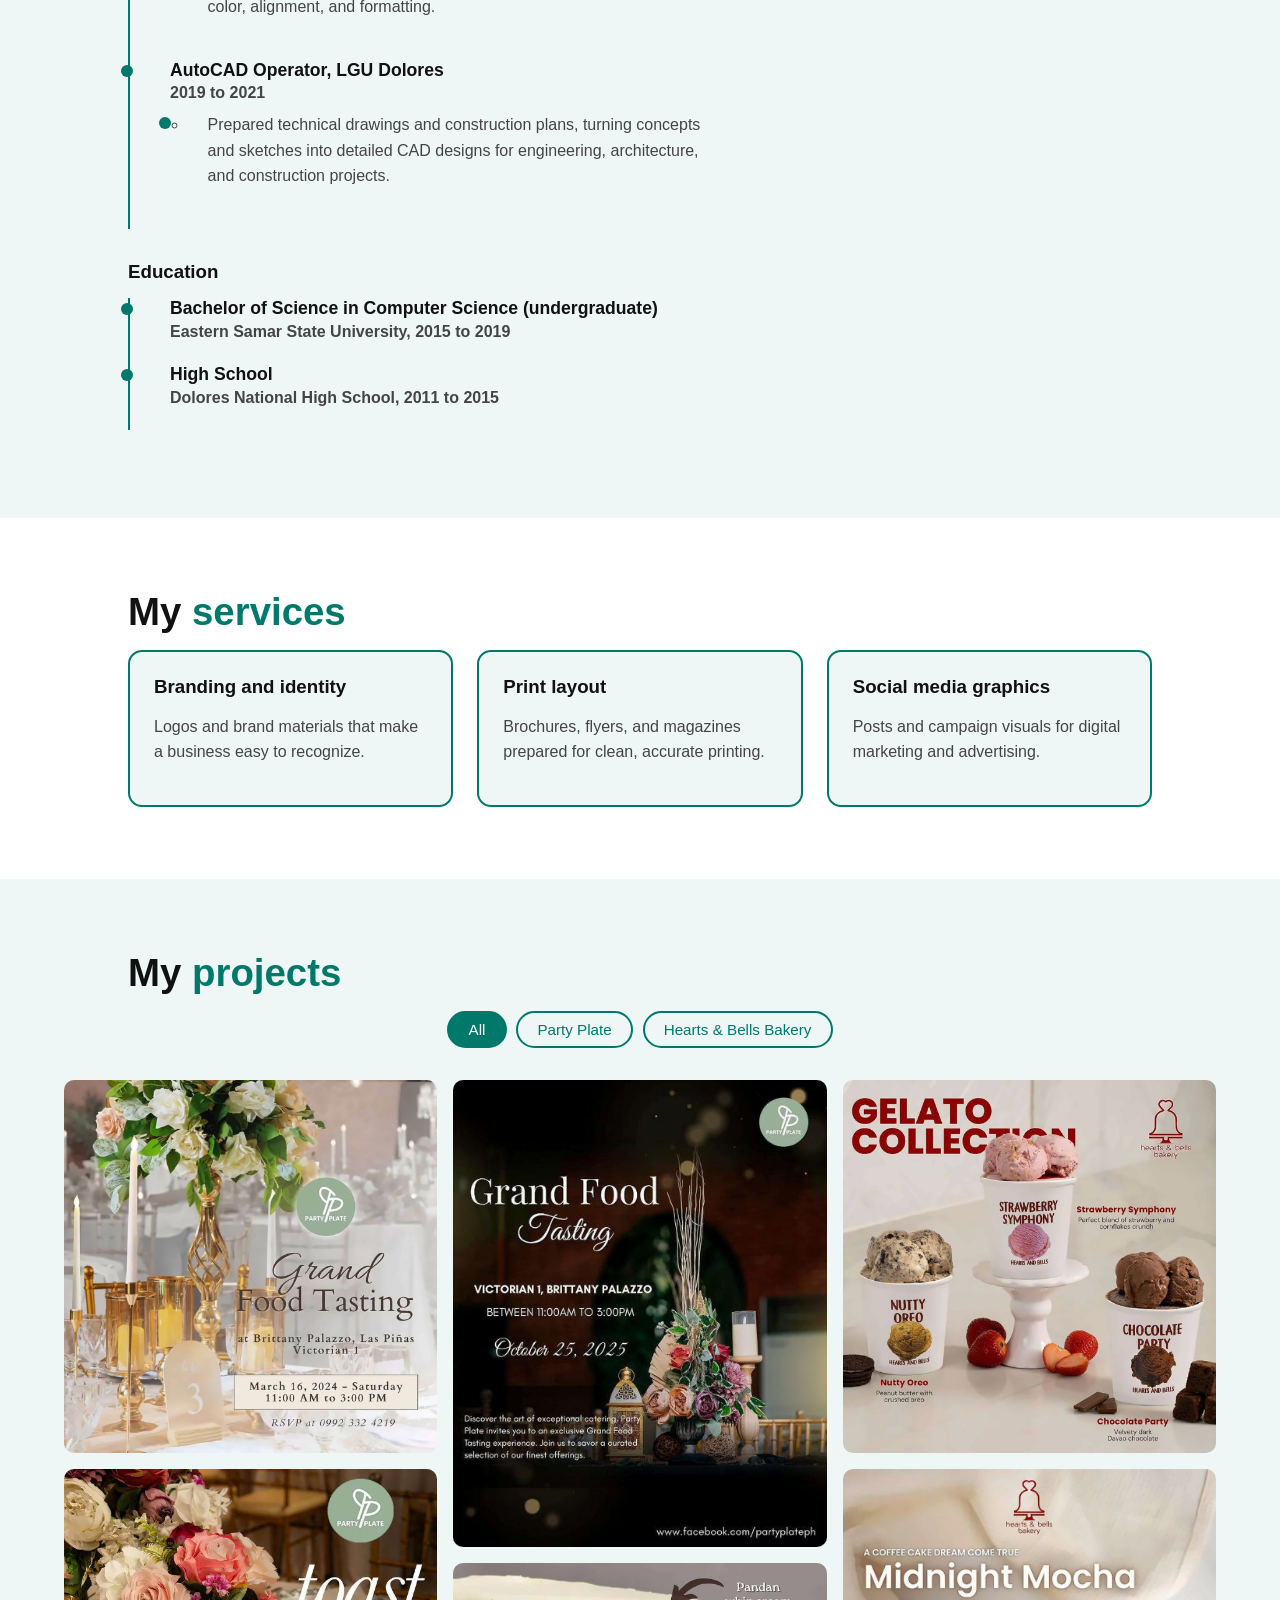
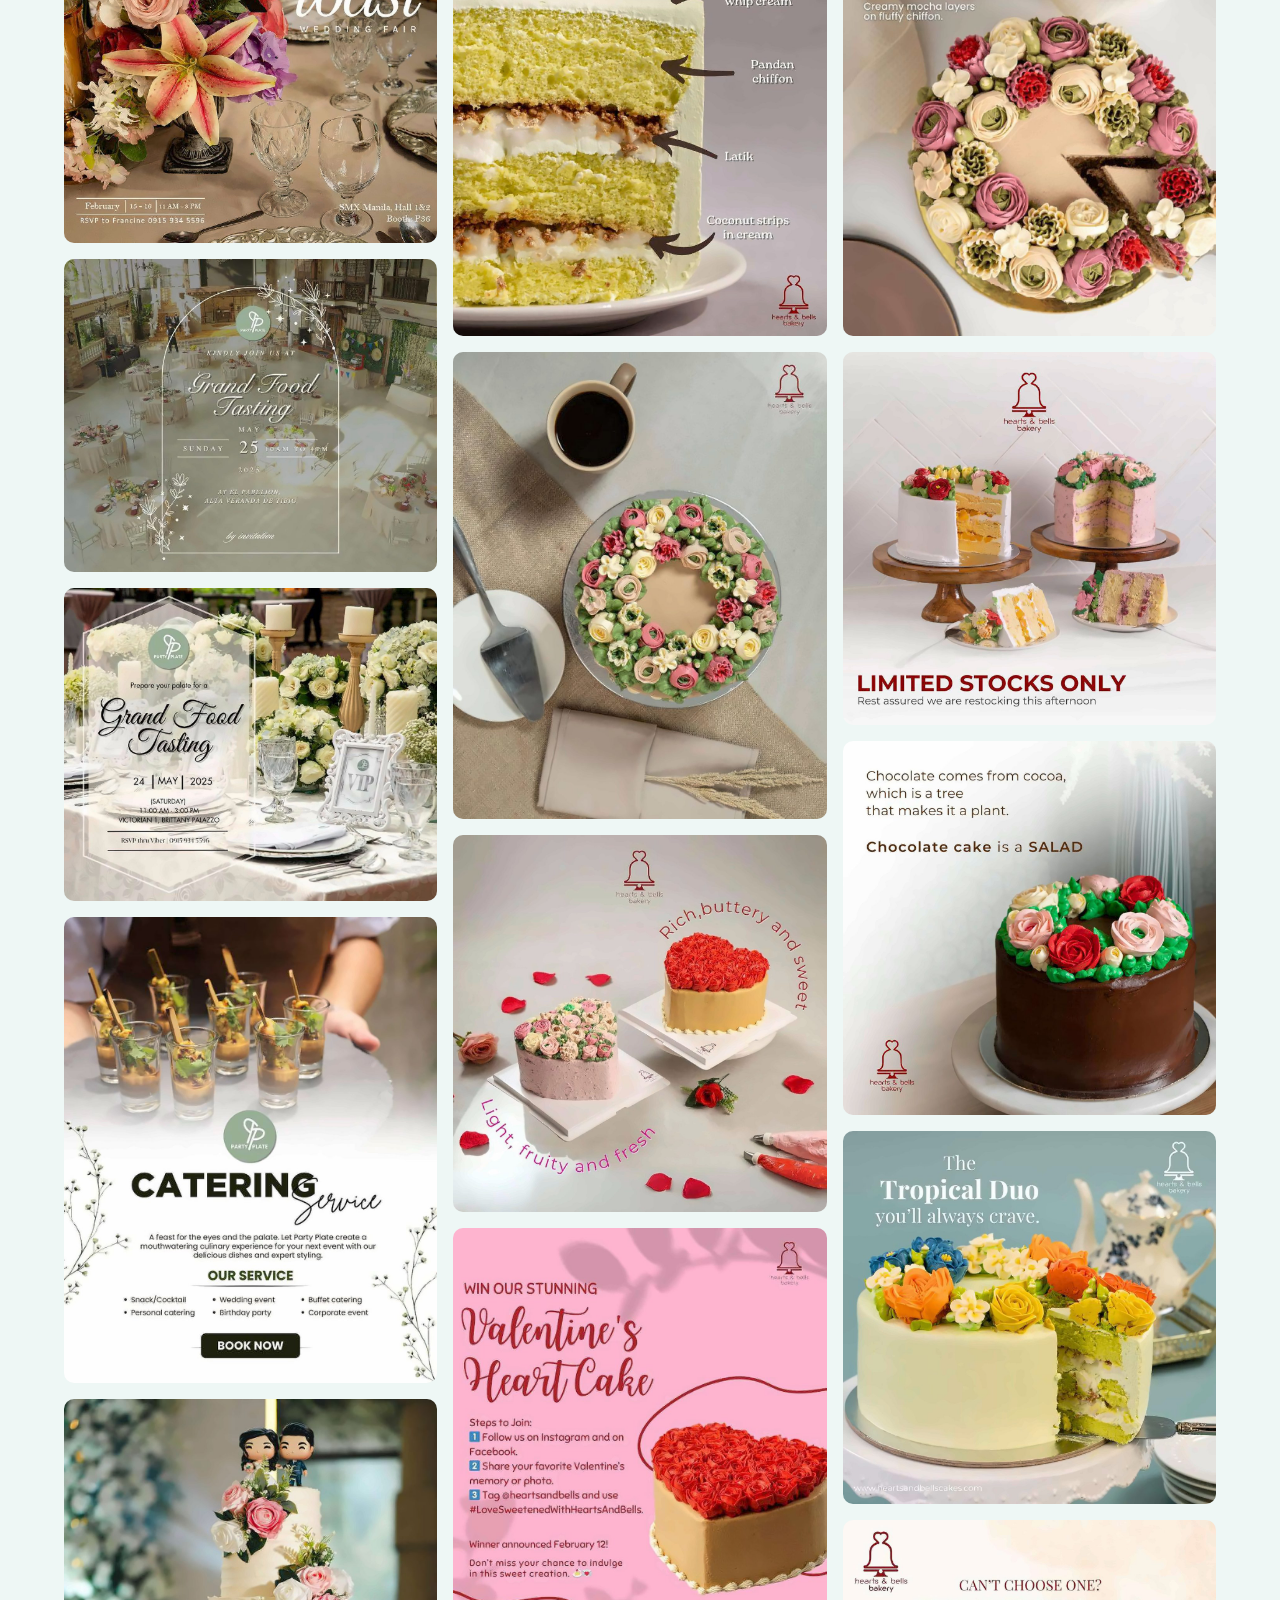
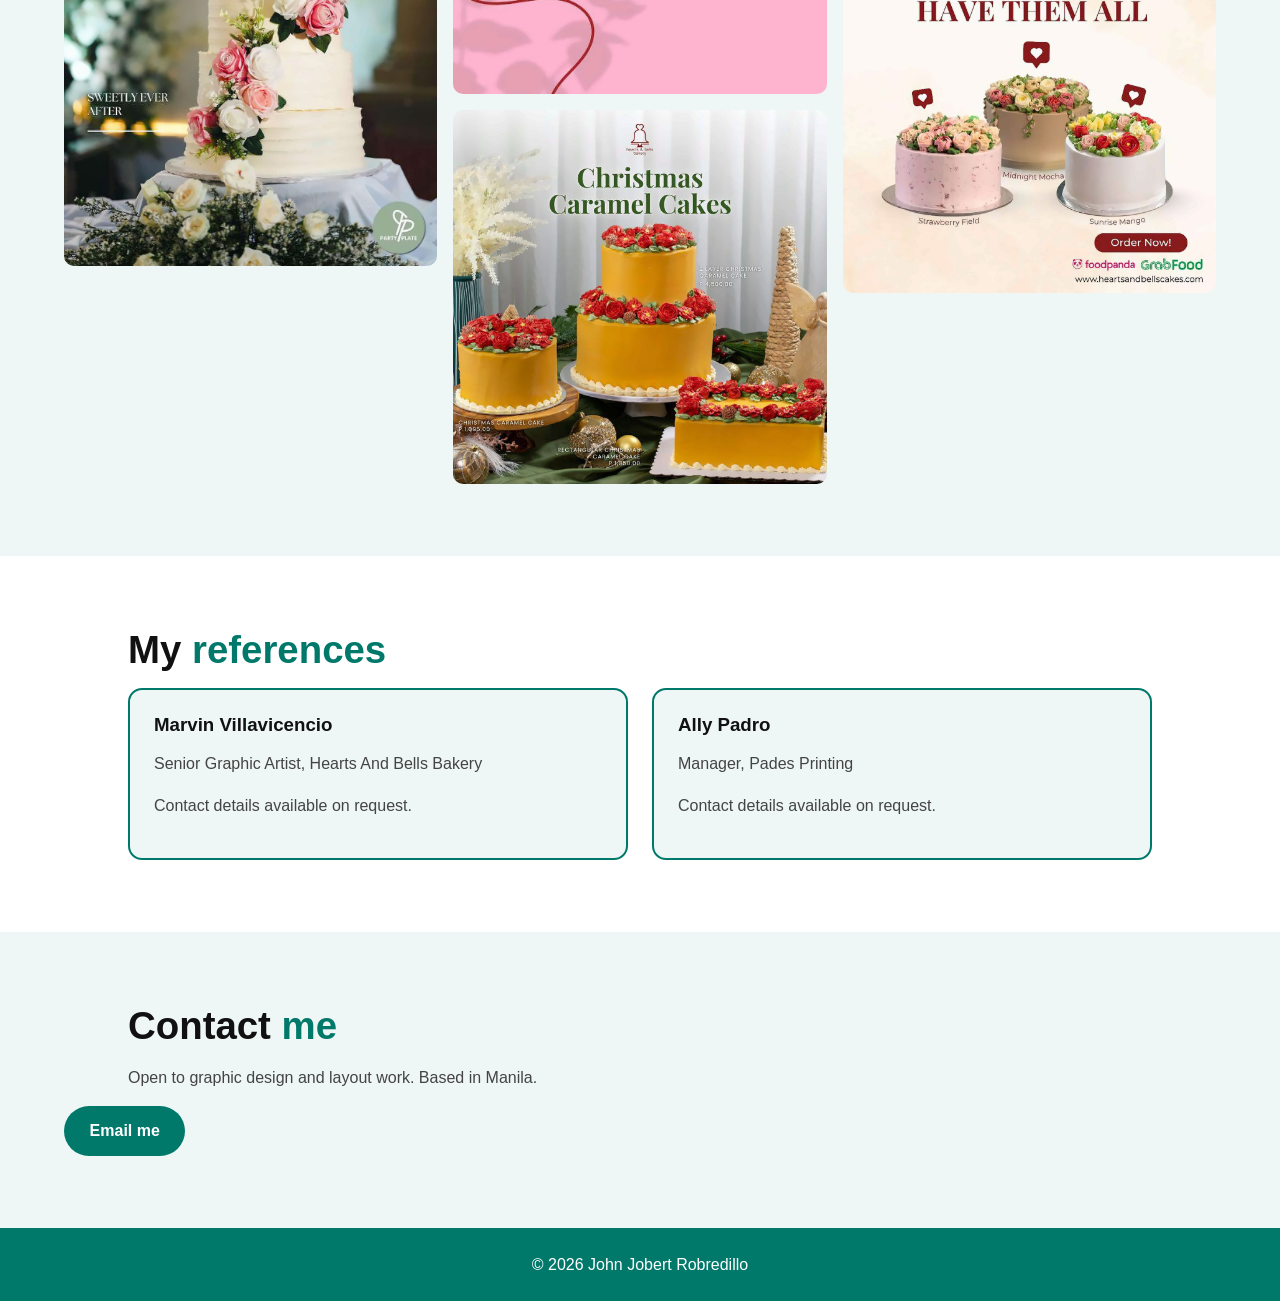
==== commit 2b8ff94e: "Fix HTML list structure for software skills" ====
--- a/index.html
+++ b/index.html
@@ -61,7 +61,7 @@
       </ul>
       <h3 class="sub">Software</h3>
       <ul class="skills">
-        <li>Adobe Photoshop</li></li>Adobe Illustrator</li><li>Canva</li>
+        <li>Adobe Photoshop</li><li>Adobe Illustrator</li><li>Canva</li>
       </ul>
       <h3 class="sub">Other skills</h3>
       <ul class="skills">
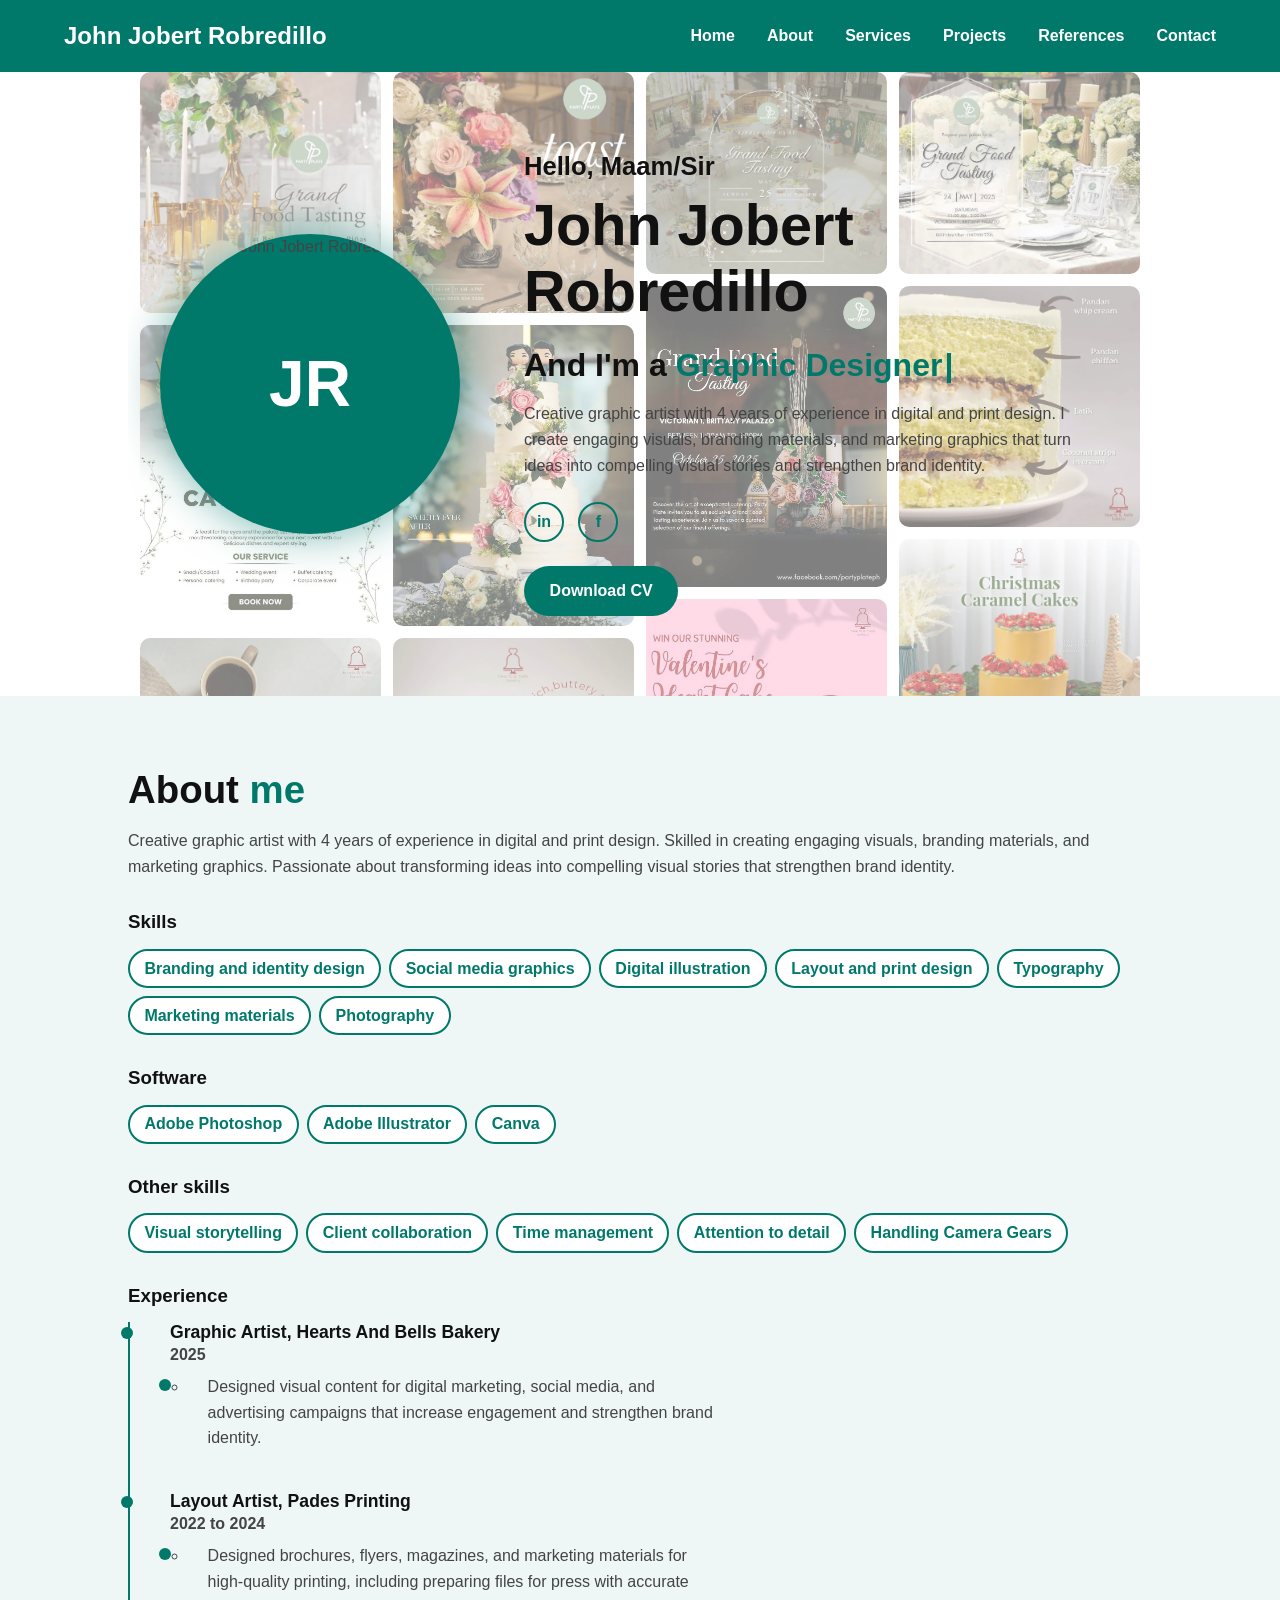
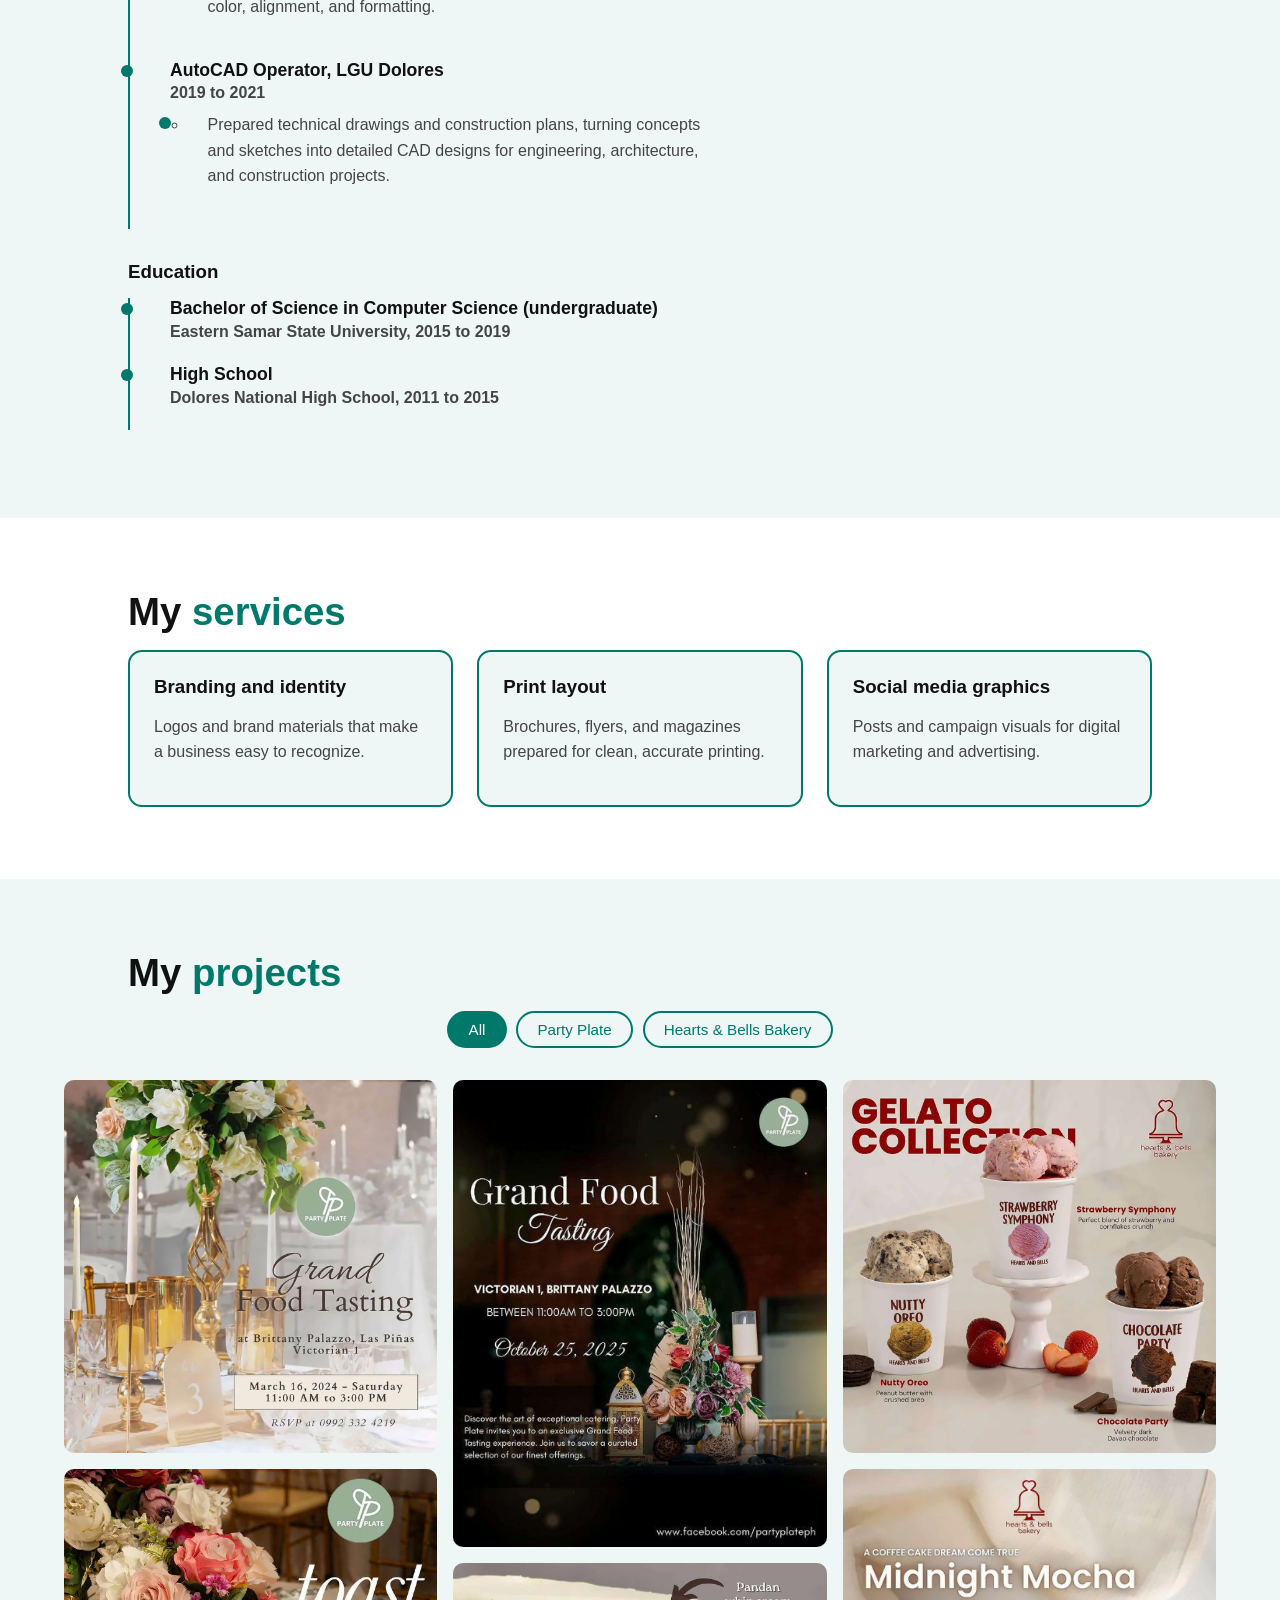
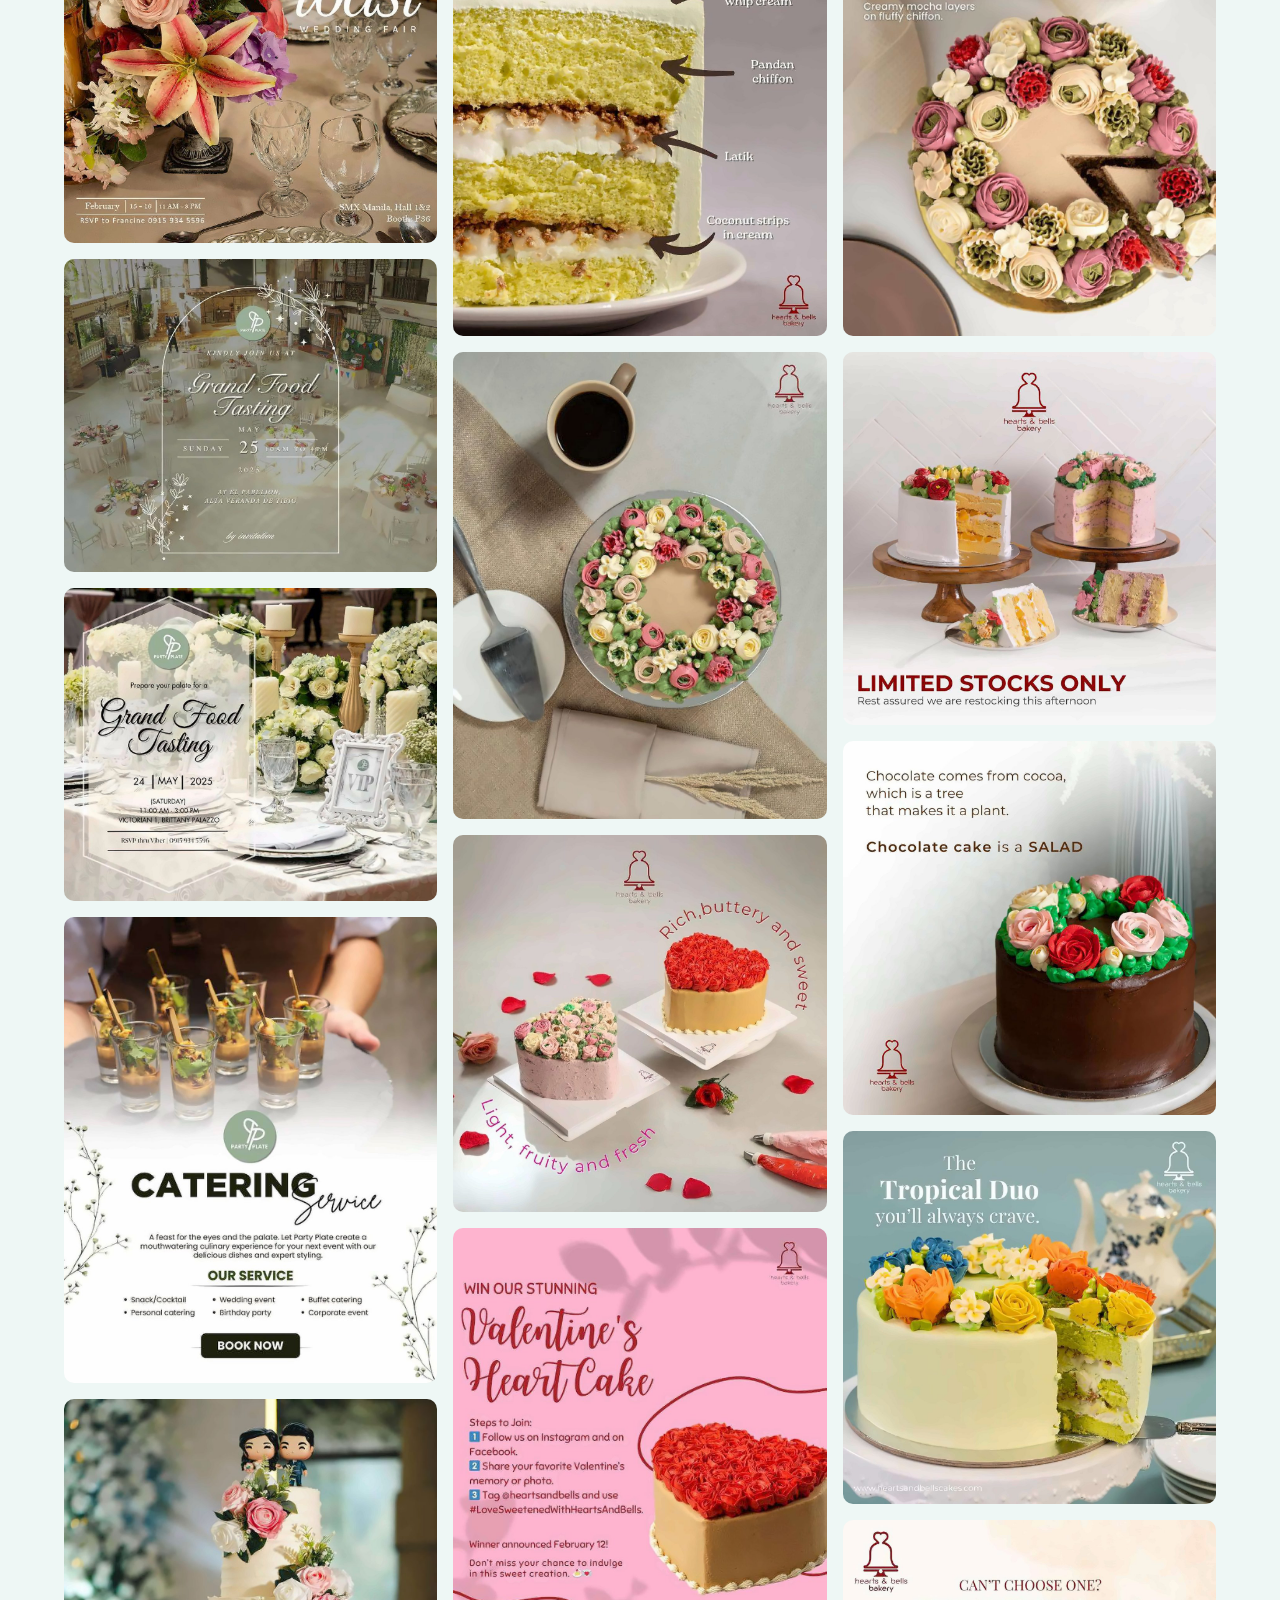
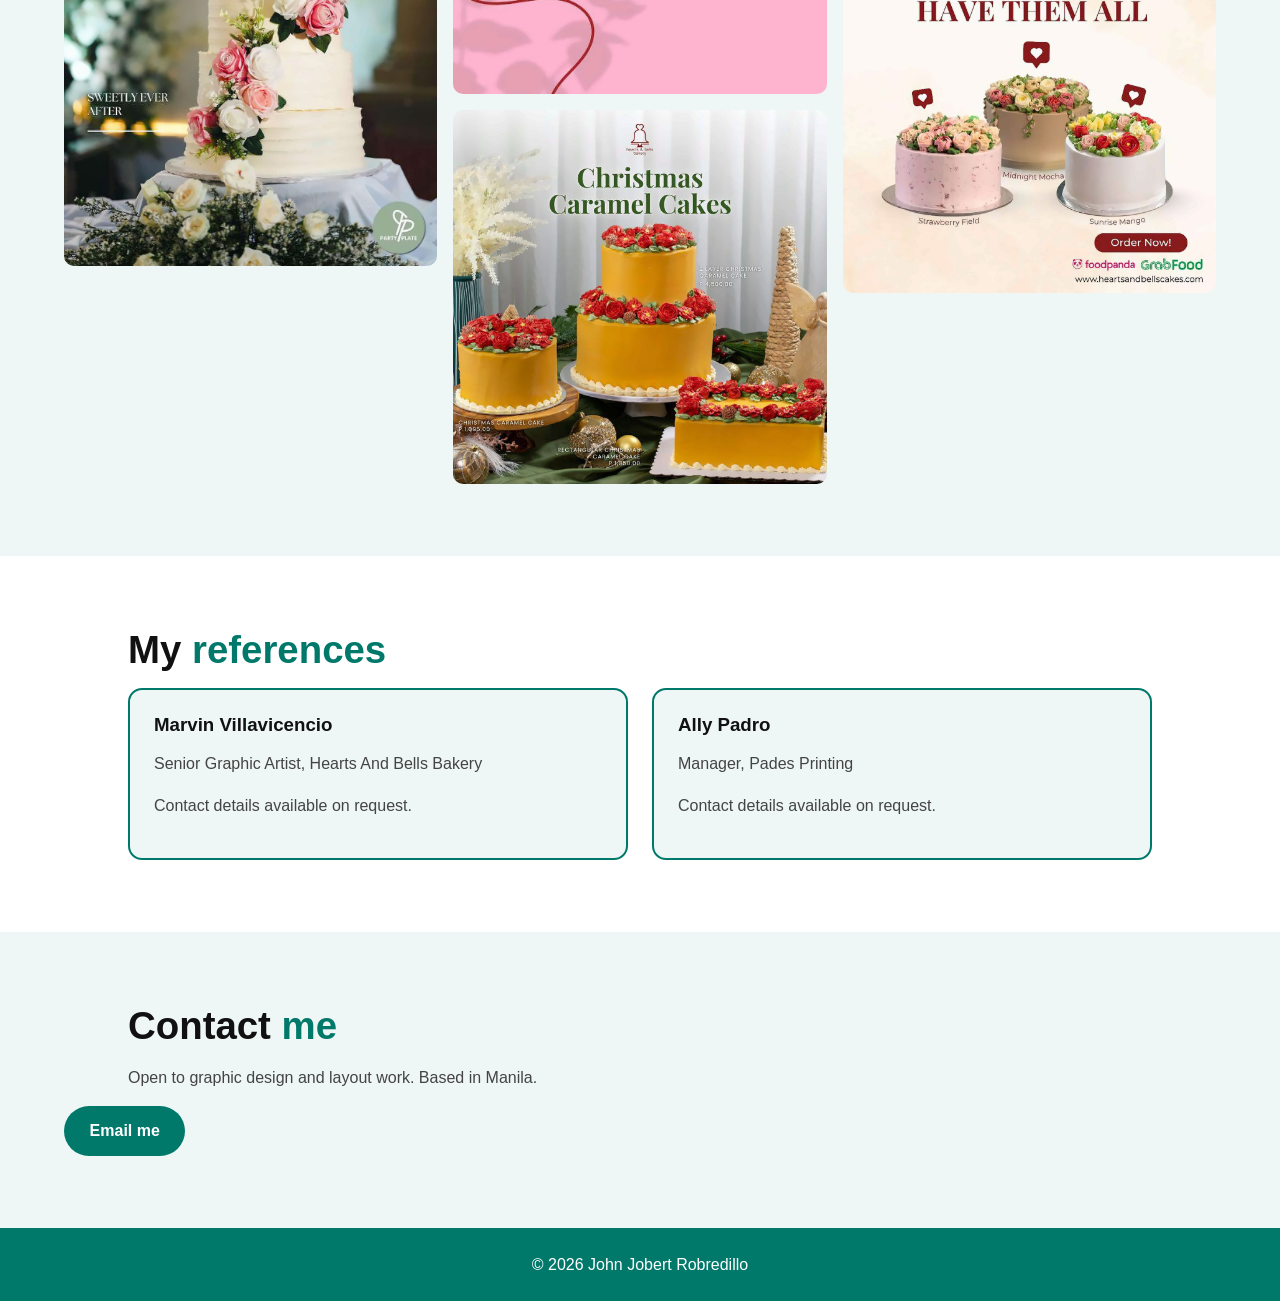
==== commit d08942fe: "Update index.html" ====
--- a/index.html
+++ b/index.html
@@ -61,12 +61,12 @@
       </ul>
       <h3 class="sub">Software</h3>
       <ul class="skills">
-        <li>Adobe Photoshop</li><li>Adobe Illustrator</li><li>Canva</li>
+           <li>Adobe Photoshop</li><li>Adobe Illustrator</li><li>Canva</li>
       </ul>
       <h3 class="sub">Other skills</h3>
       <ul class="skills">
         <li>Visual storytelling</li><li>Client collaboration</li><li>Time management</li>
-        <li>Attention to detail</li><li>Handling camera gear</li>
+        <li>Attention to detail</li><li>Handling Camera Gears</li>
       </ul>
 
       <h3 class="sub">Experience</h3>
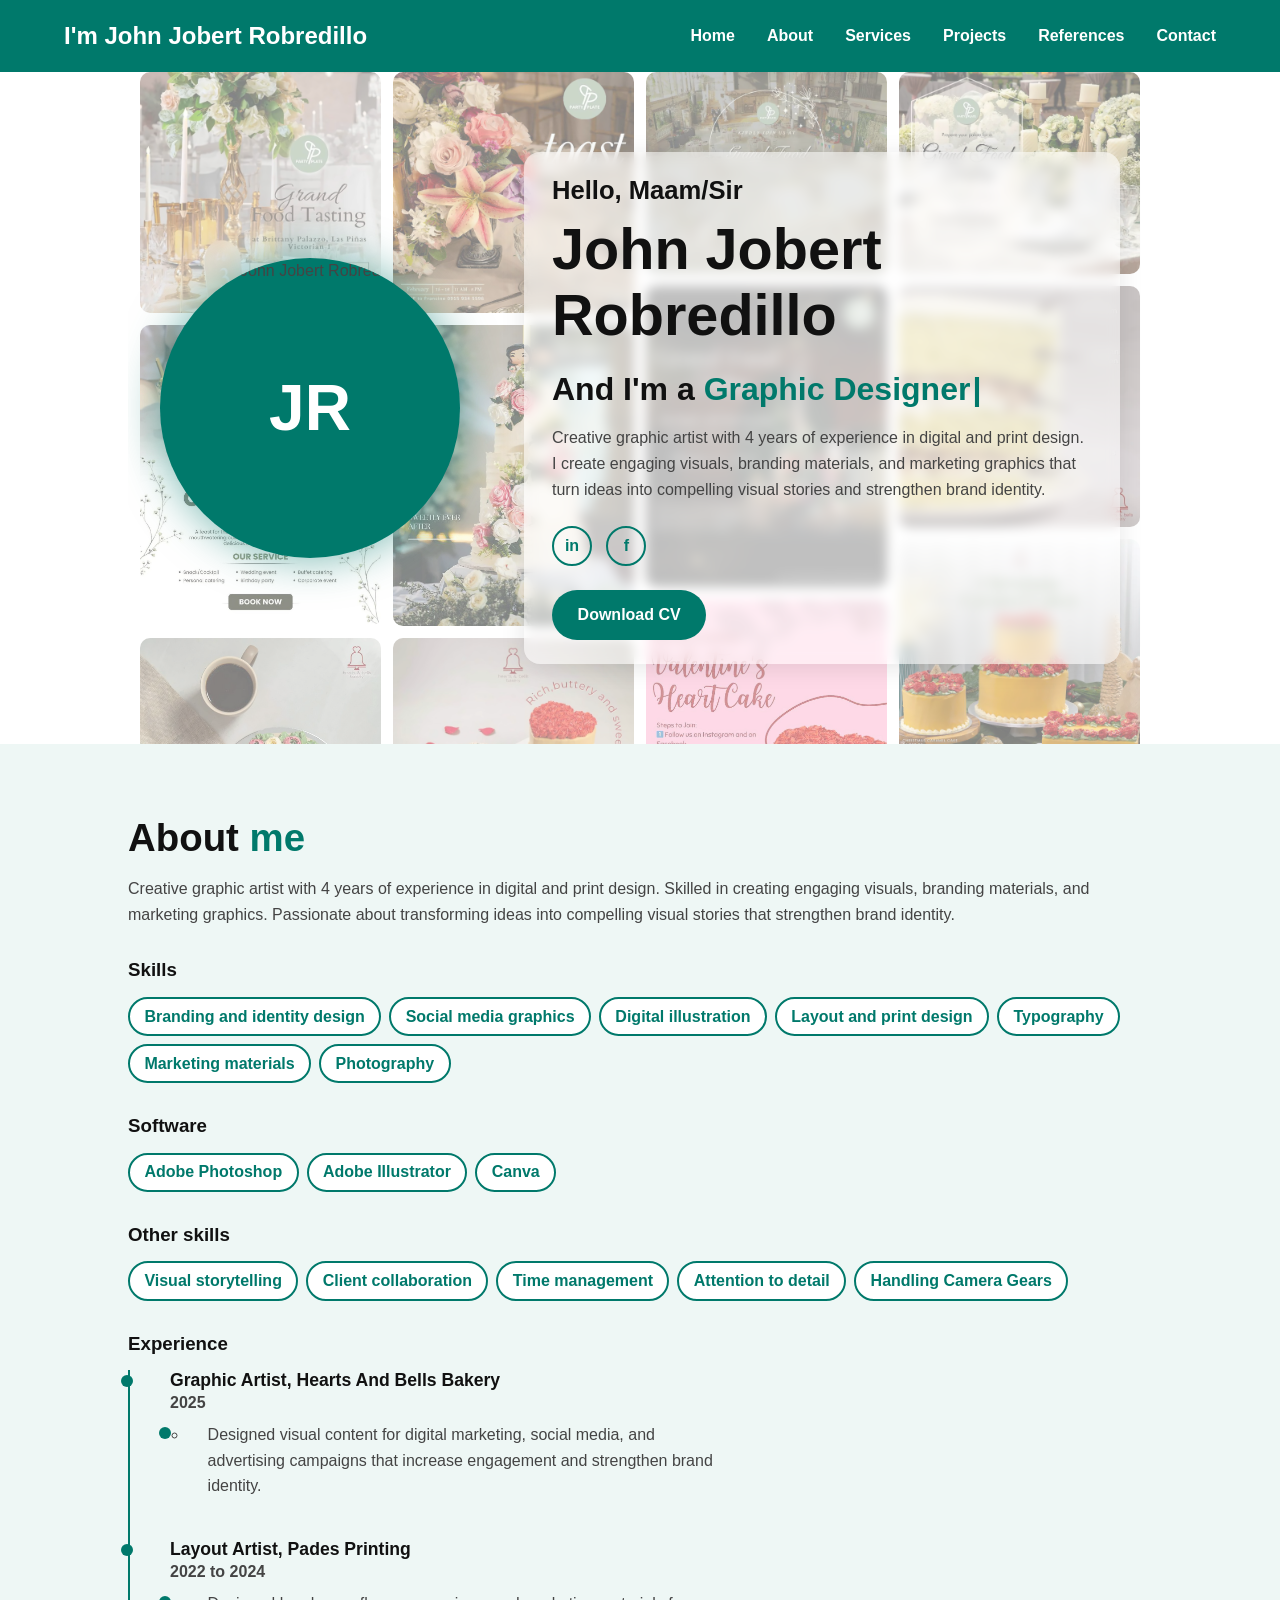
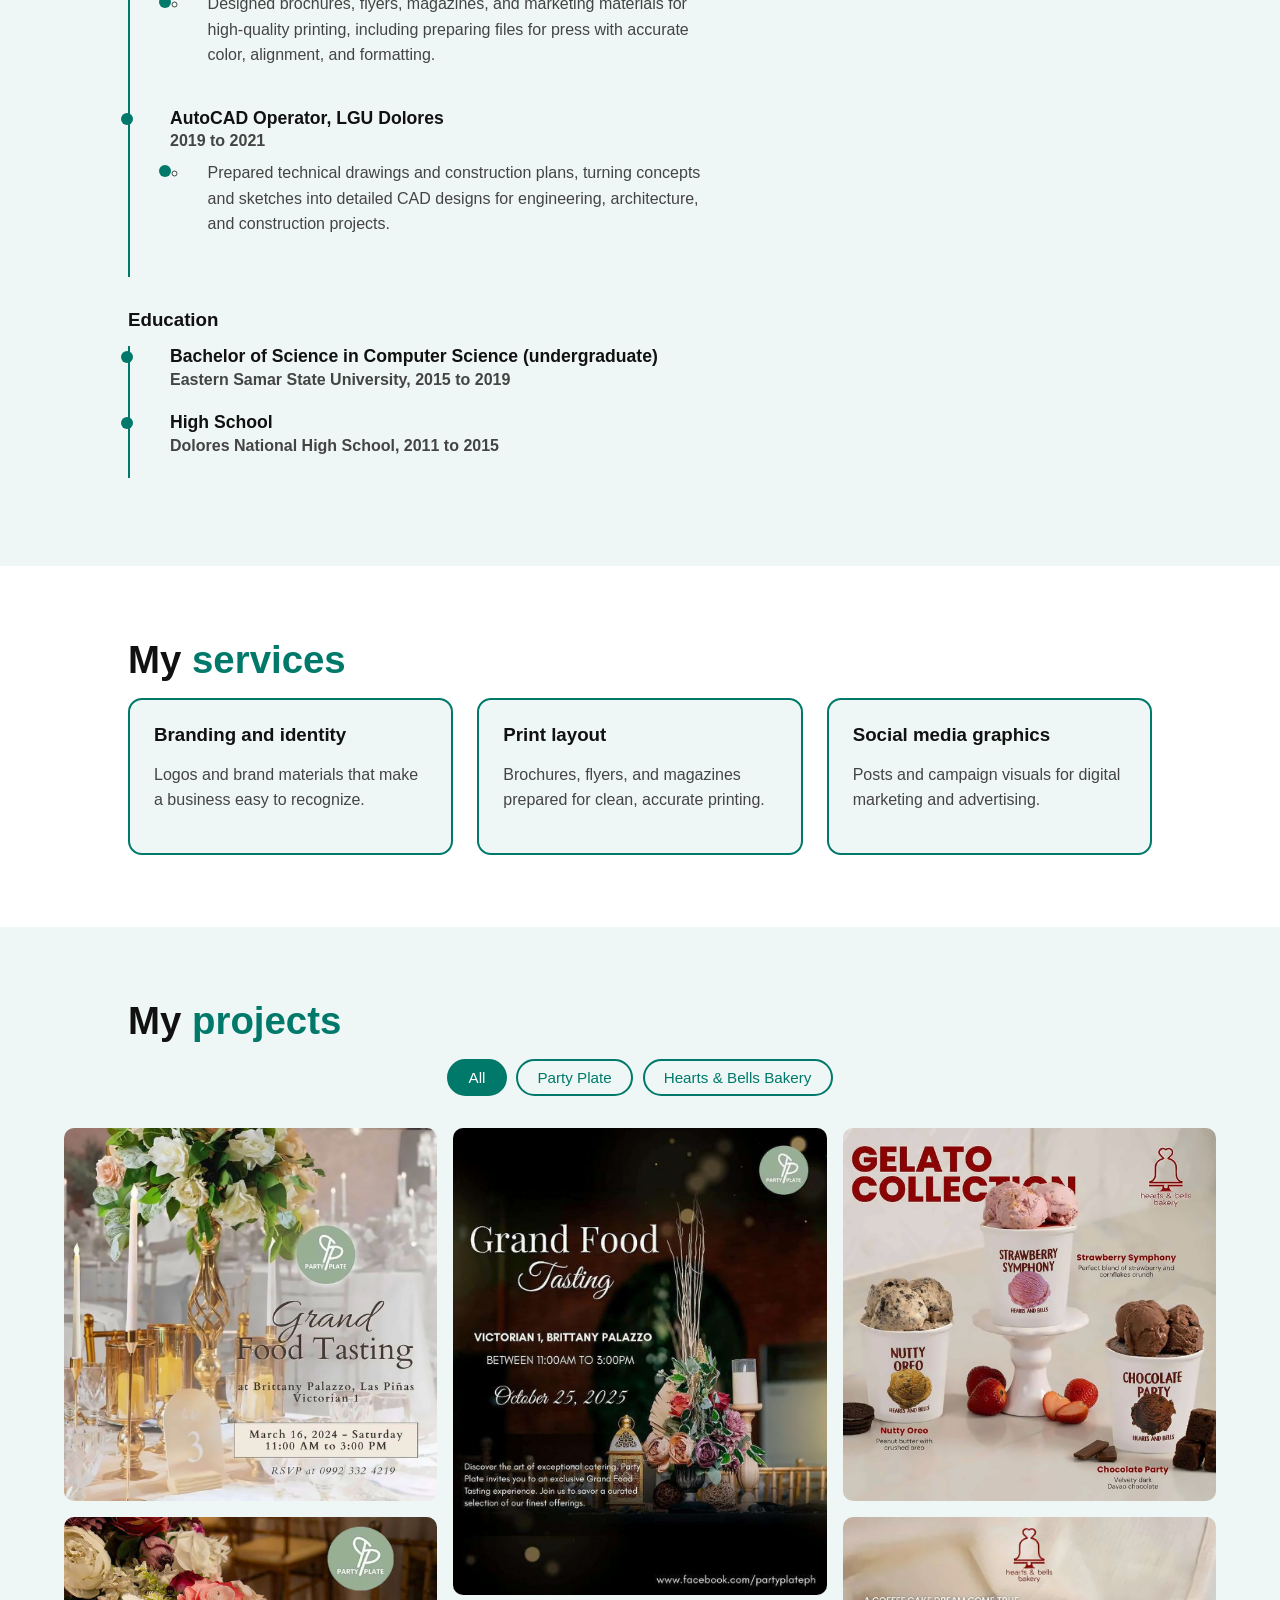
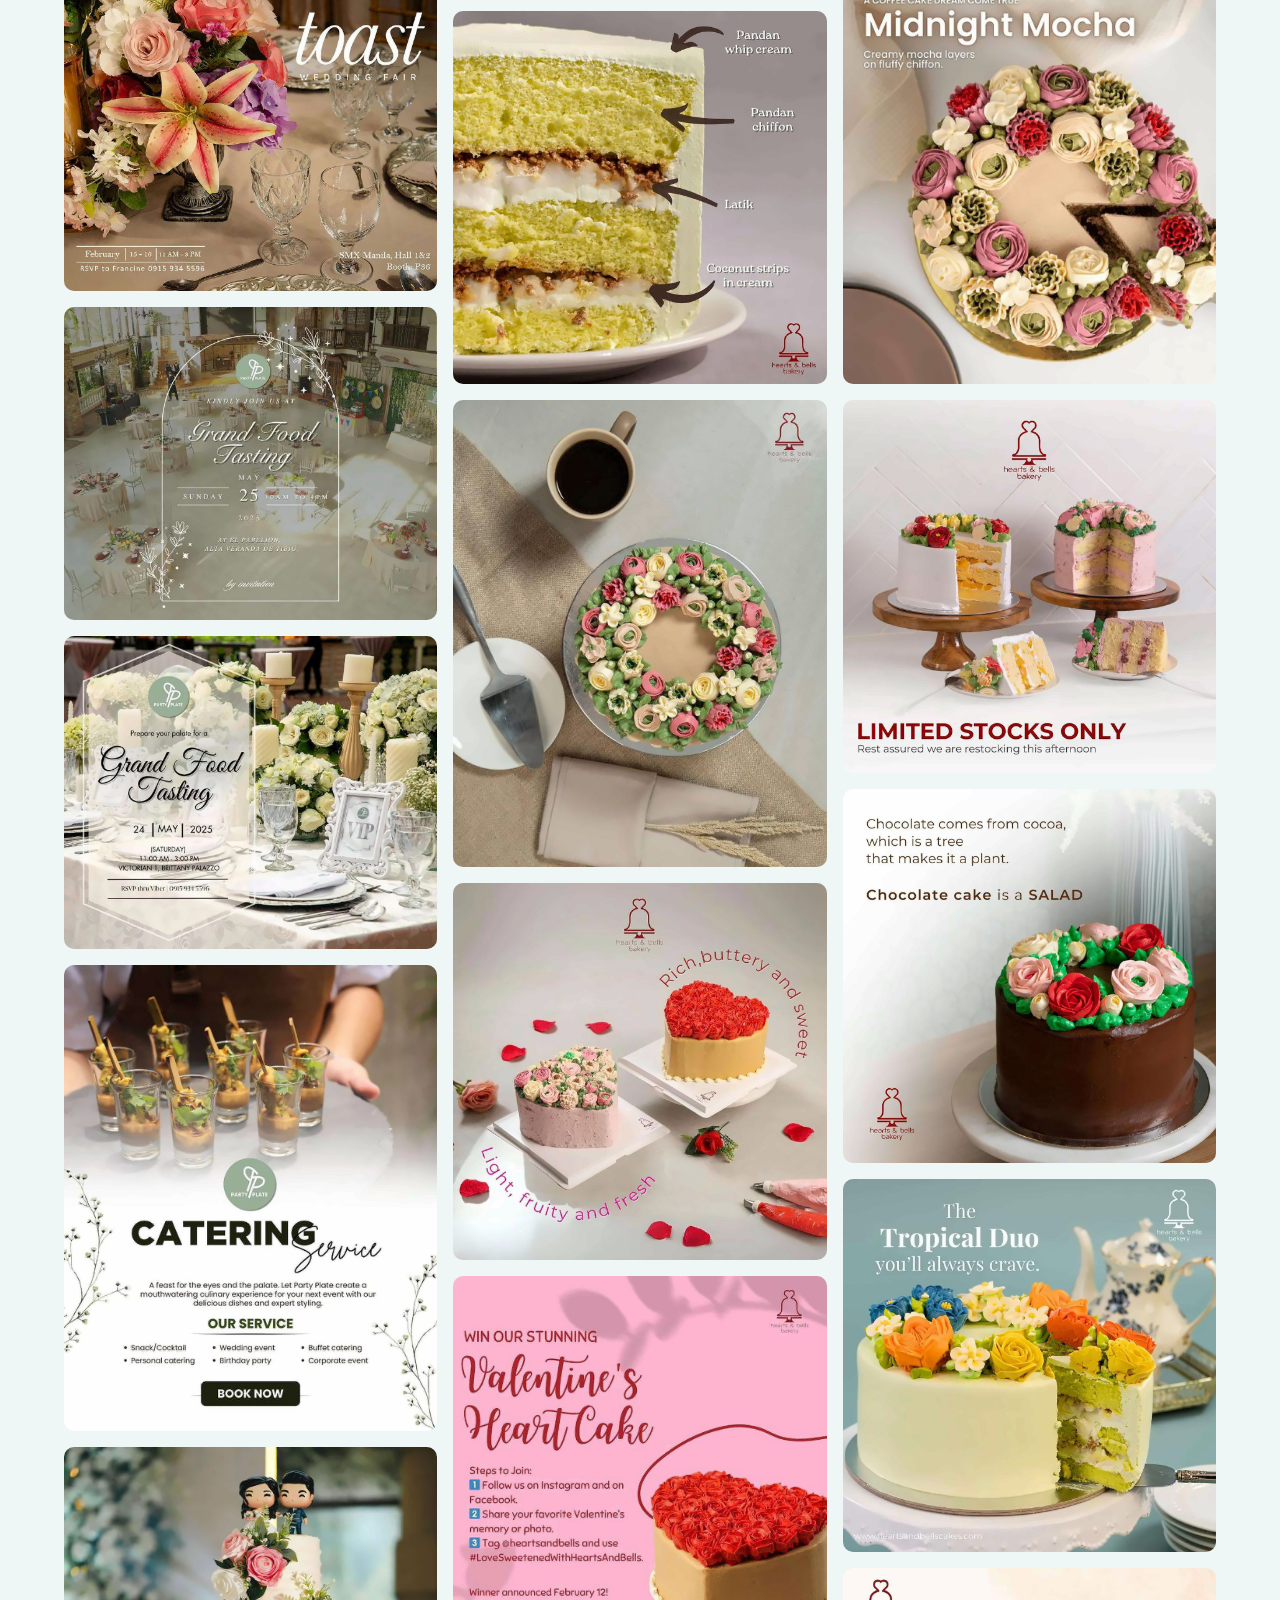
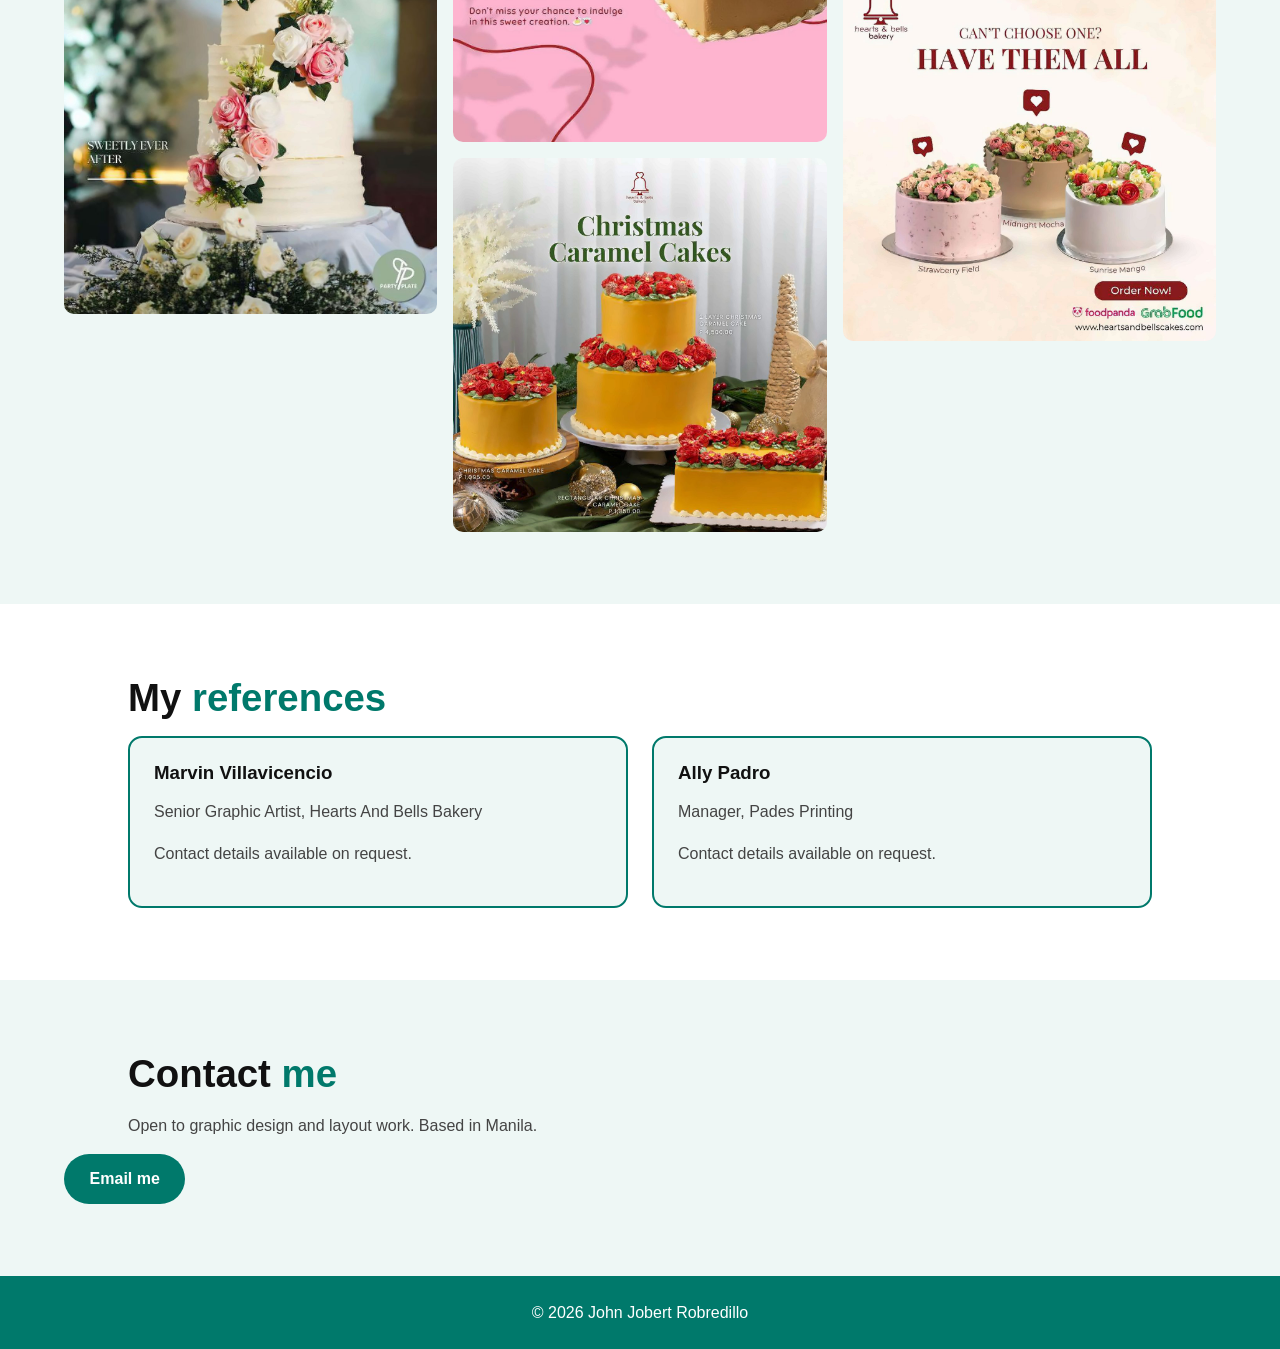
==== commit 1d8c8dc9: "Update logo text in index.html" ====
--- a/index.html
+++ b/index.html
@@ -12,7 +12,7 @@
 <body>
 
   <header class="site-header">
-    <a class="logo" href="#home">John Jobert Robredillo</a>
+    <a class="logo" href="#home">I'm John Jobert Robredillo</a>
     <button class="nav-toggle" aria-expanded="false" aria-controls="nav">Menu</button>
     <nav id="nav" class="nav">
       <a href="#home">Home</a>
--- a/bg.css
+++ b/bg.css
@@ -37,3 +37,13 @@
 @media (prefers-reduced-motion: reduce) {
   .bg-track { animation: none; }
 }
+
+/* Readable card behind the Home text */
+   .hero > .hero-text {
+     background: rgba(255, 255, 255, 0.50);
+     padding: 1.5rem 1.75rem;
+     border-radius: 16px;
+     backdrop-filter: blur(6px);
+     -webkit-backdrop-filter: blur(6px);
+     box-shadow: 0 4px 24px rgba(0, 0, 0, 0.1);
+   }
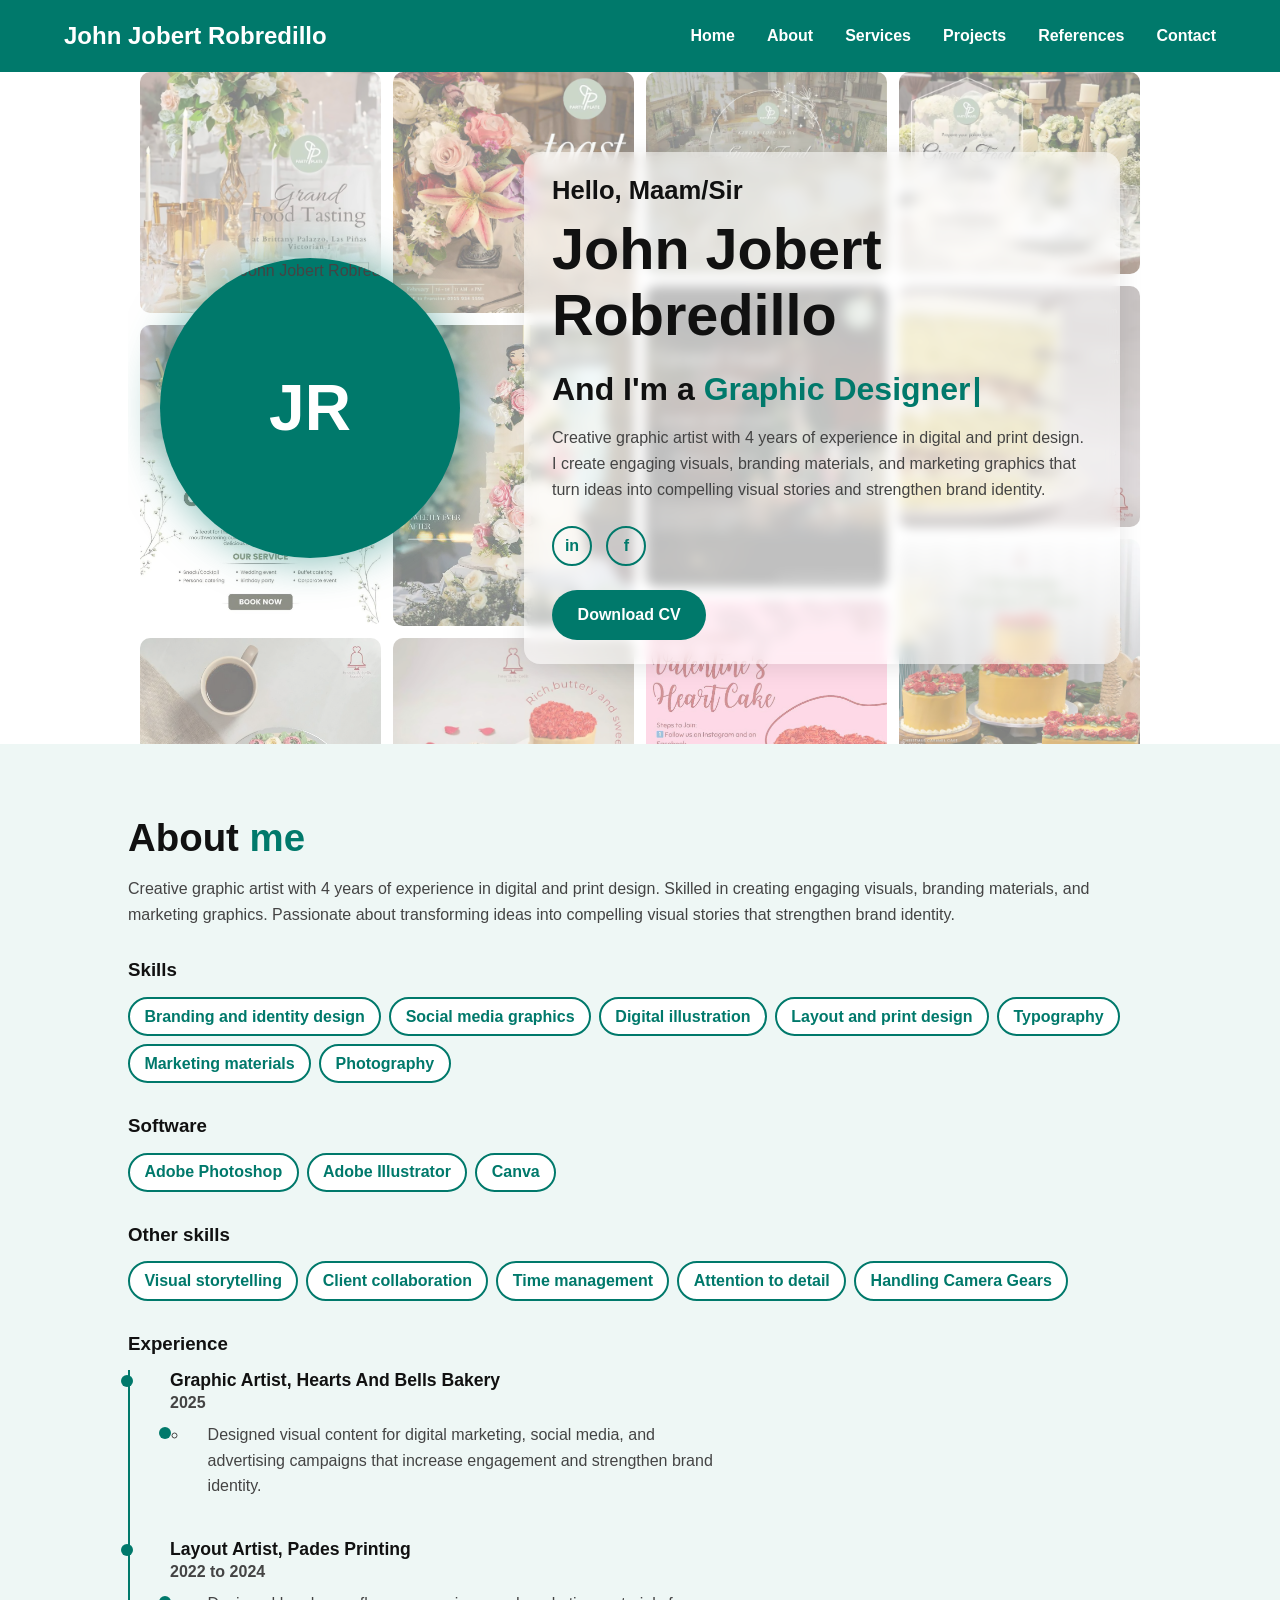
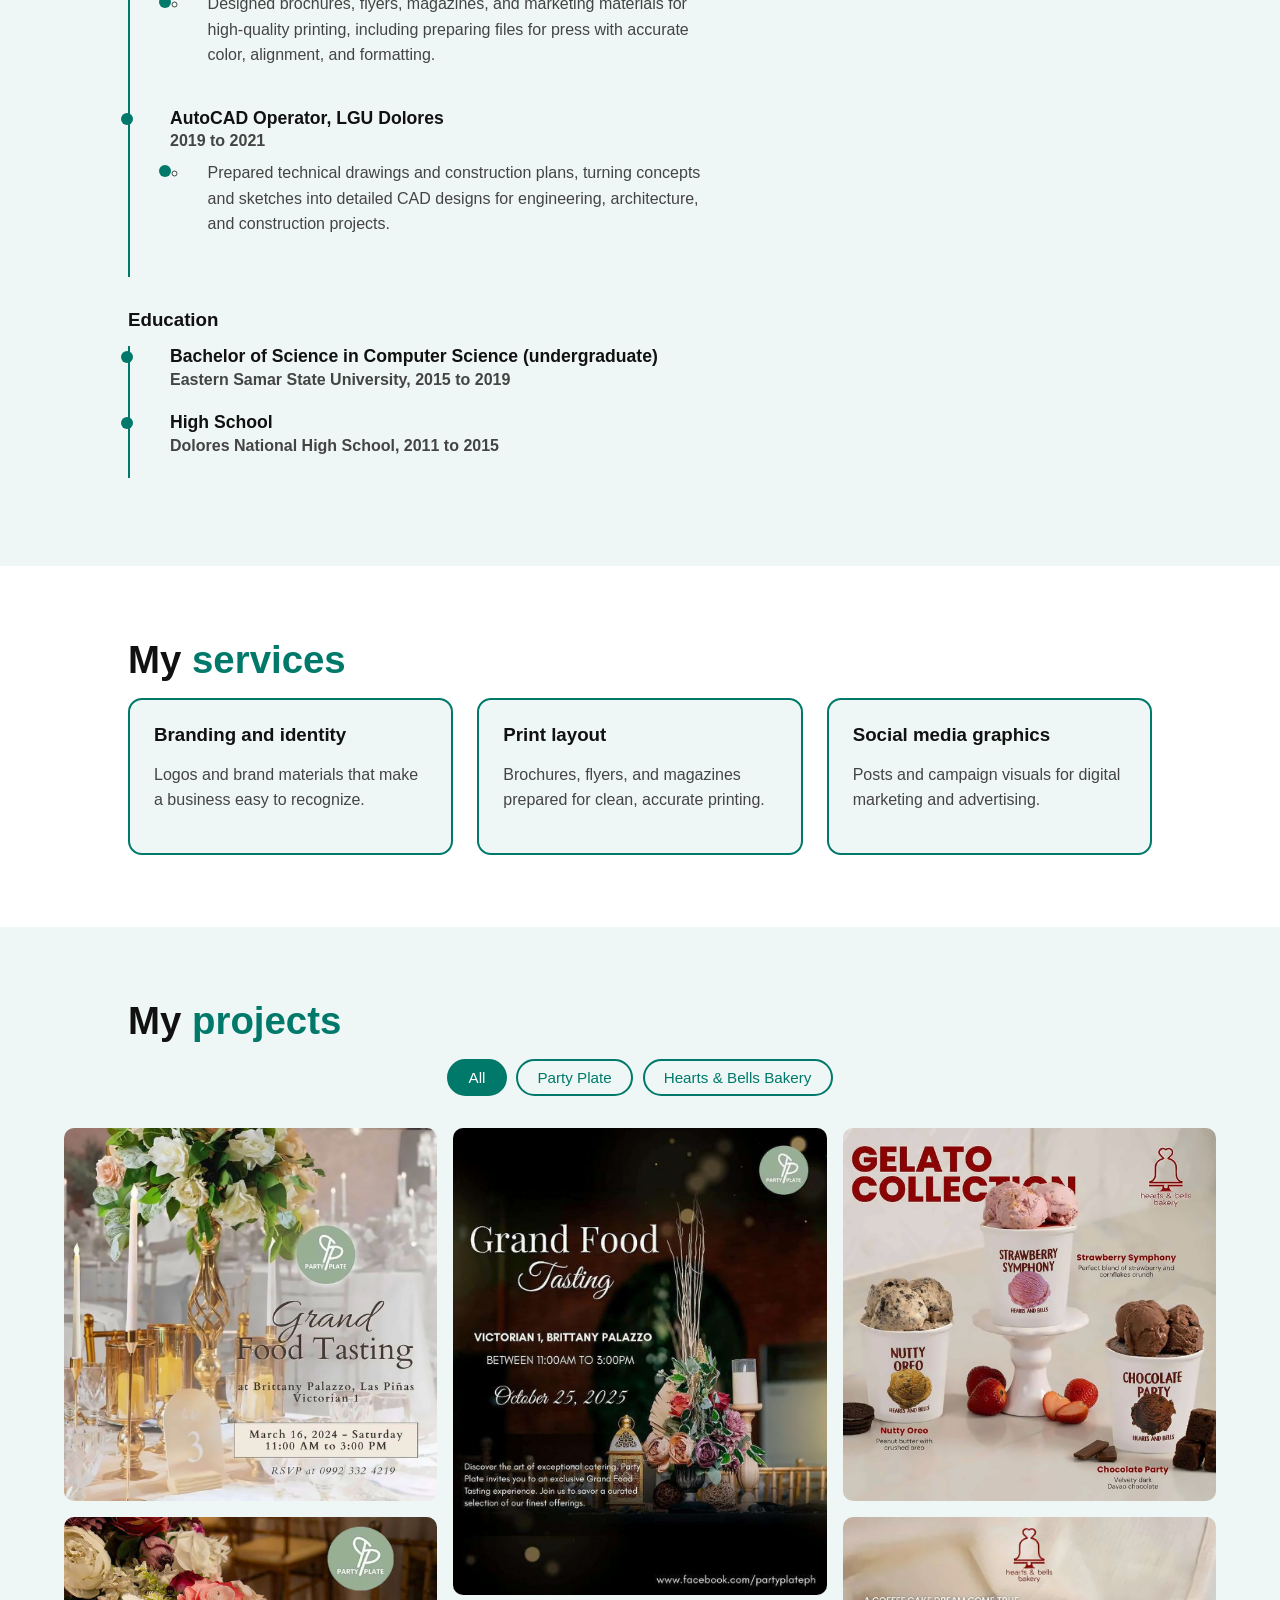
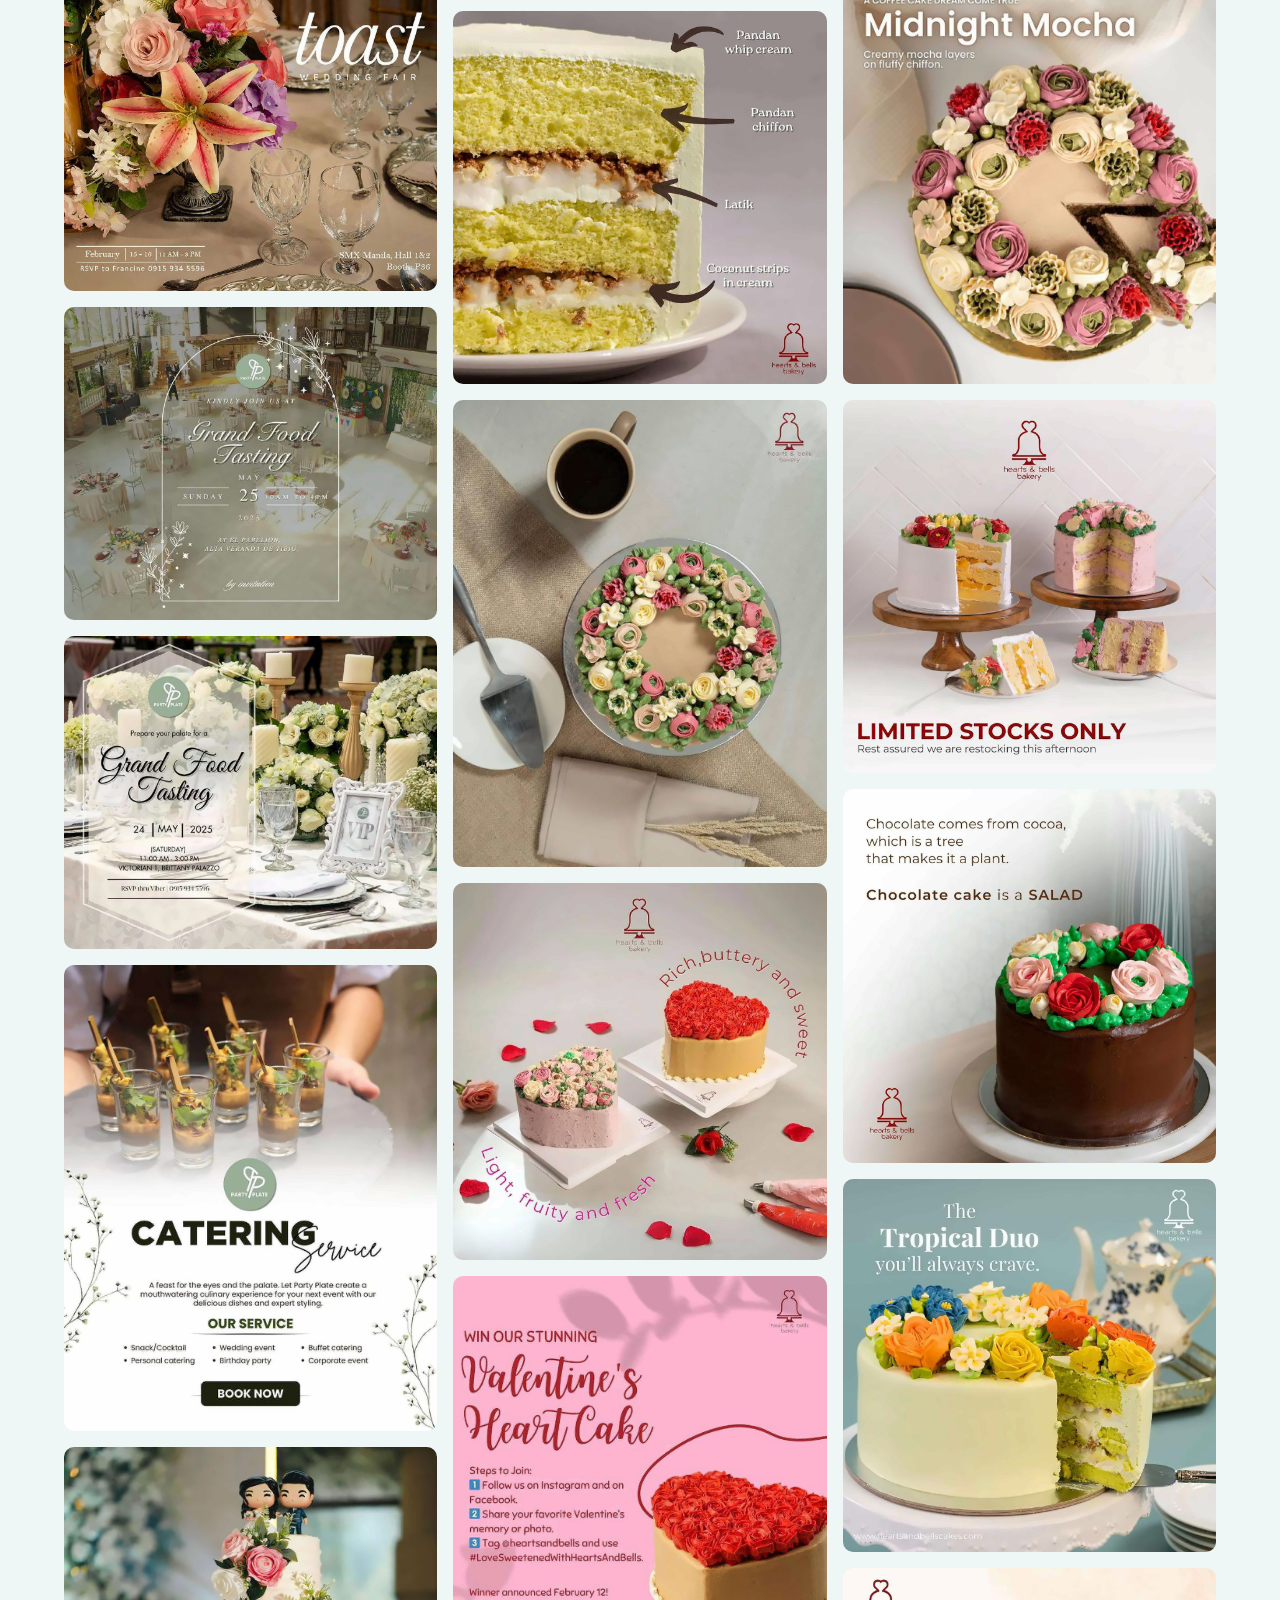
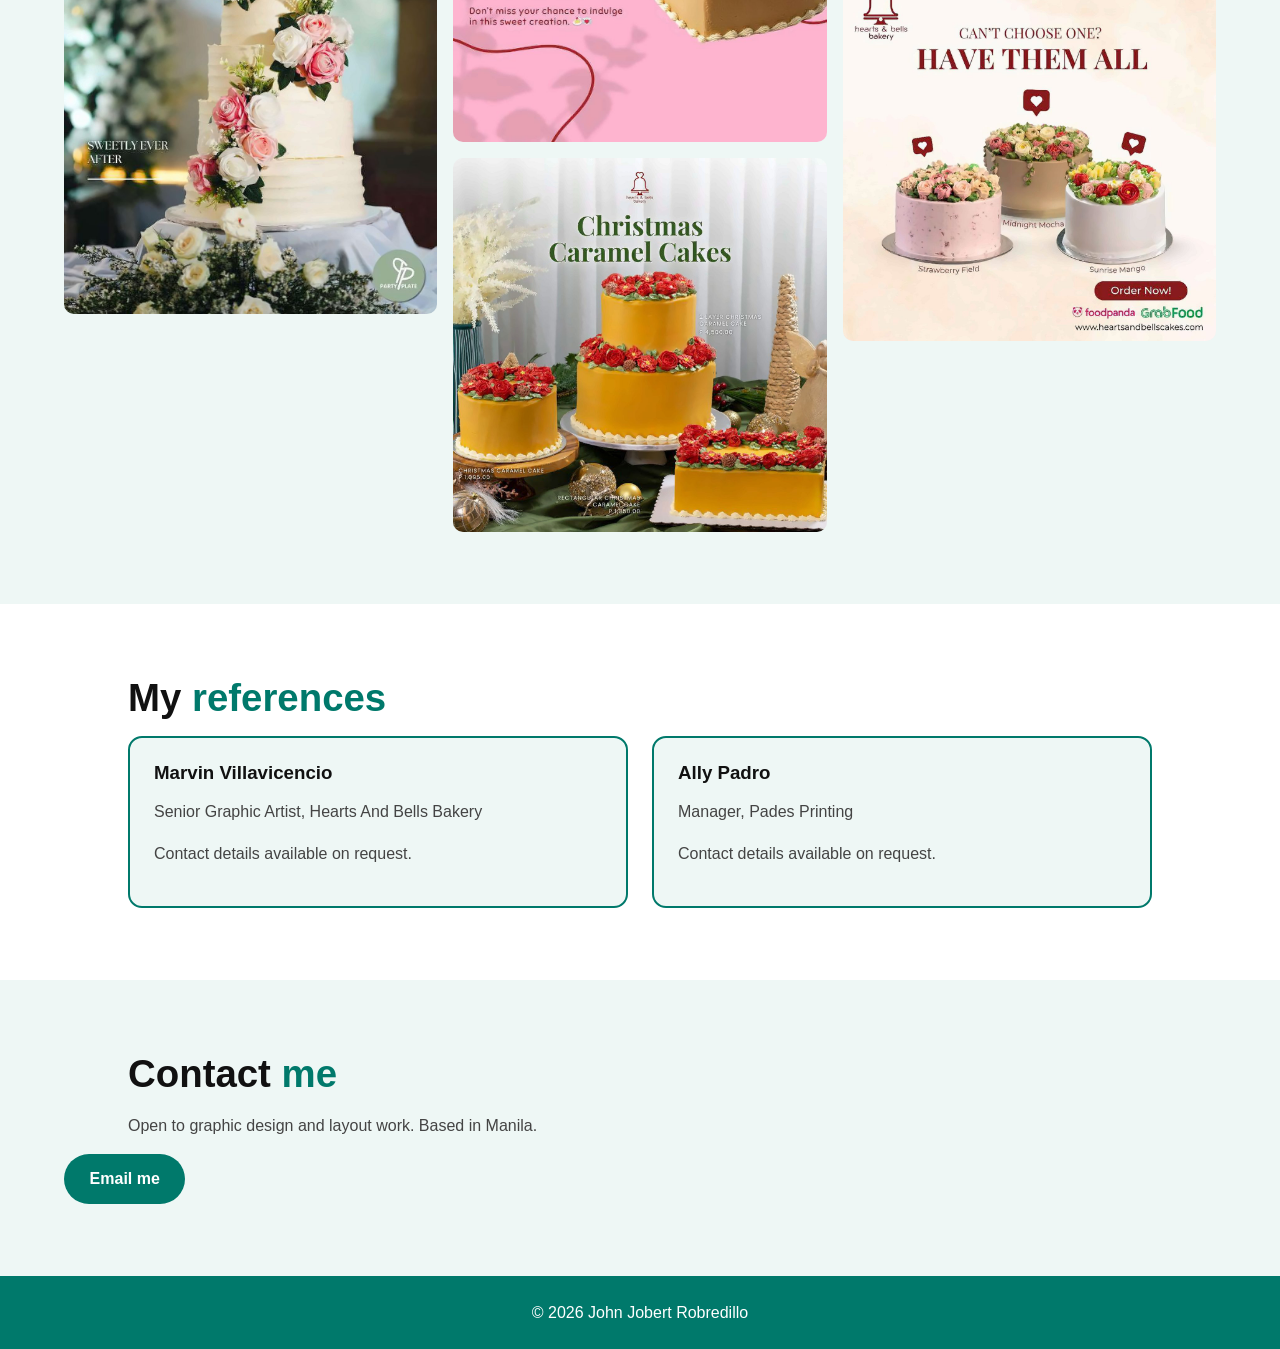
==== commit 7728b044: "Modify title and logo text in index.html Updated the page title and logo text in the header." ====
--- a/index.html
+++ b/index.html
@@ -4,7 +4,8 @@
   <meta charset="UTF-8">
   <meta name="viewport" content="width=device-width, initial-scale=1">
   <!-- EDIT: page title -->
-  <title>John Jobert Robredillo | Graphic Designer</title>
+  <title>I'm
+    John Jobert Robredillo | Graphic Designer</title>
   <link rel="stylesheet" href="style.css">
   <link rel="stylesheet" href="gallery.css">
   <link rel="stylesheet" href="bg.css">
@@ -12,7 +13,7 @@
 <body>
 
   <header class="site-header">
-    <a class="logo" href="#home">I'm John Jobert Robredillo</a>
+    <a class="logo" href="#home">John Jobert Robredillo</a>
     <button class="nav-toggle" aria-expanded="false" aria-controls="nav">Menu</button>
     <nav id="nav" class="nav">
       <a href="#home">Home</a>
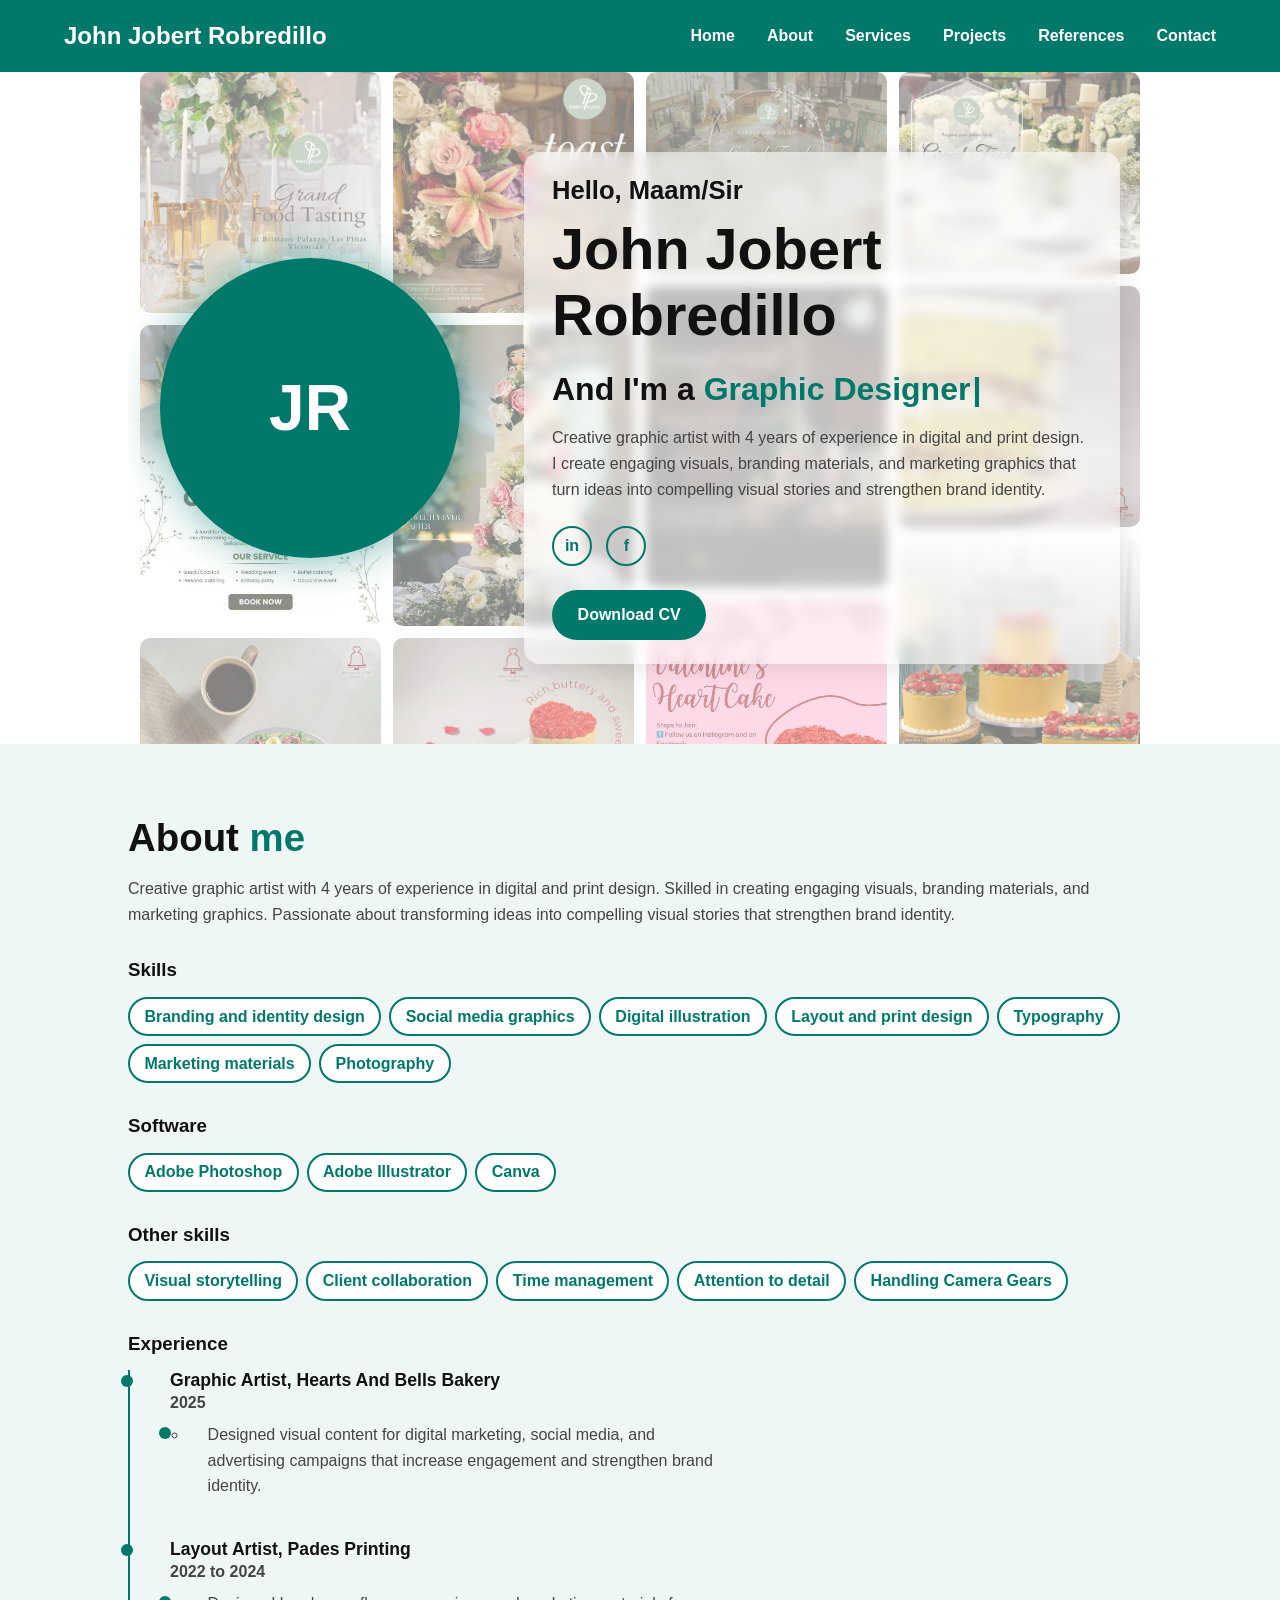
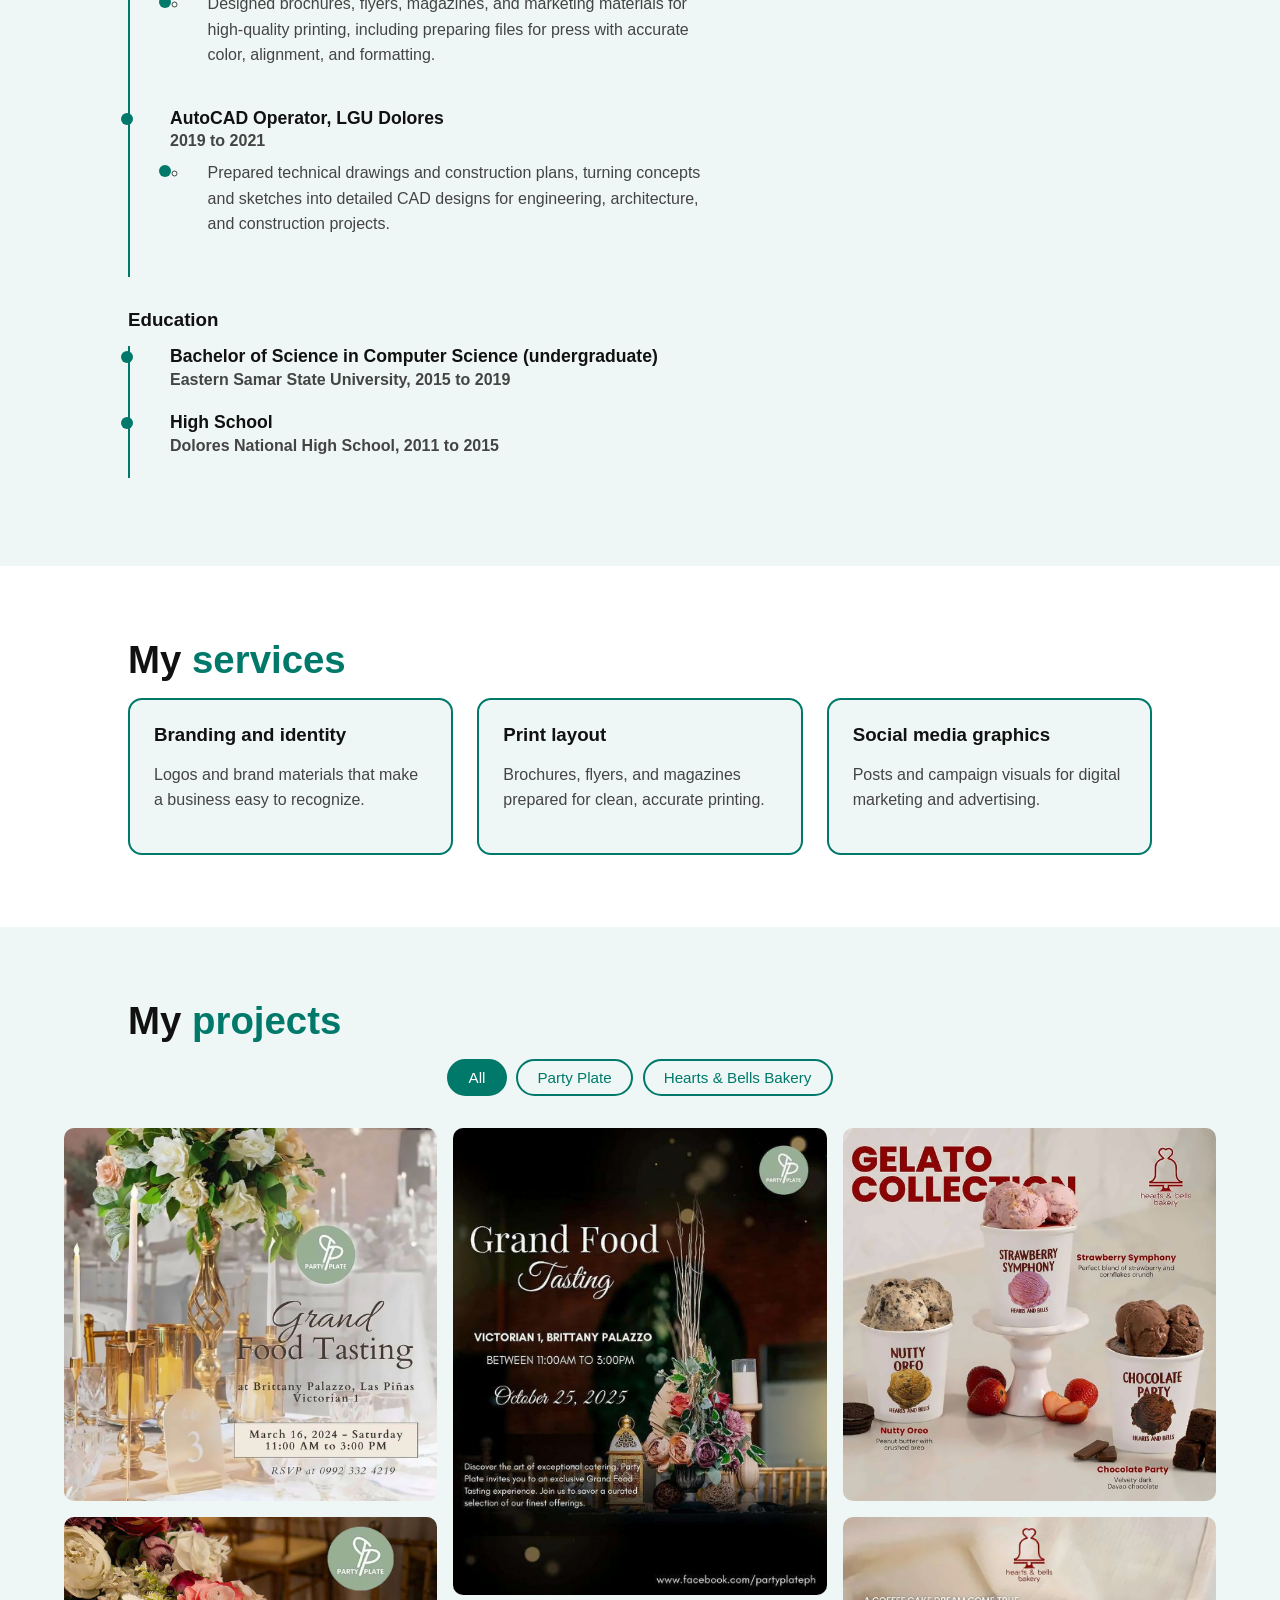
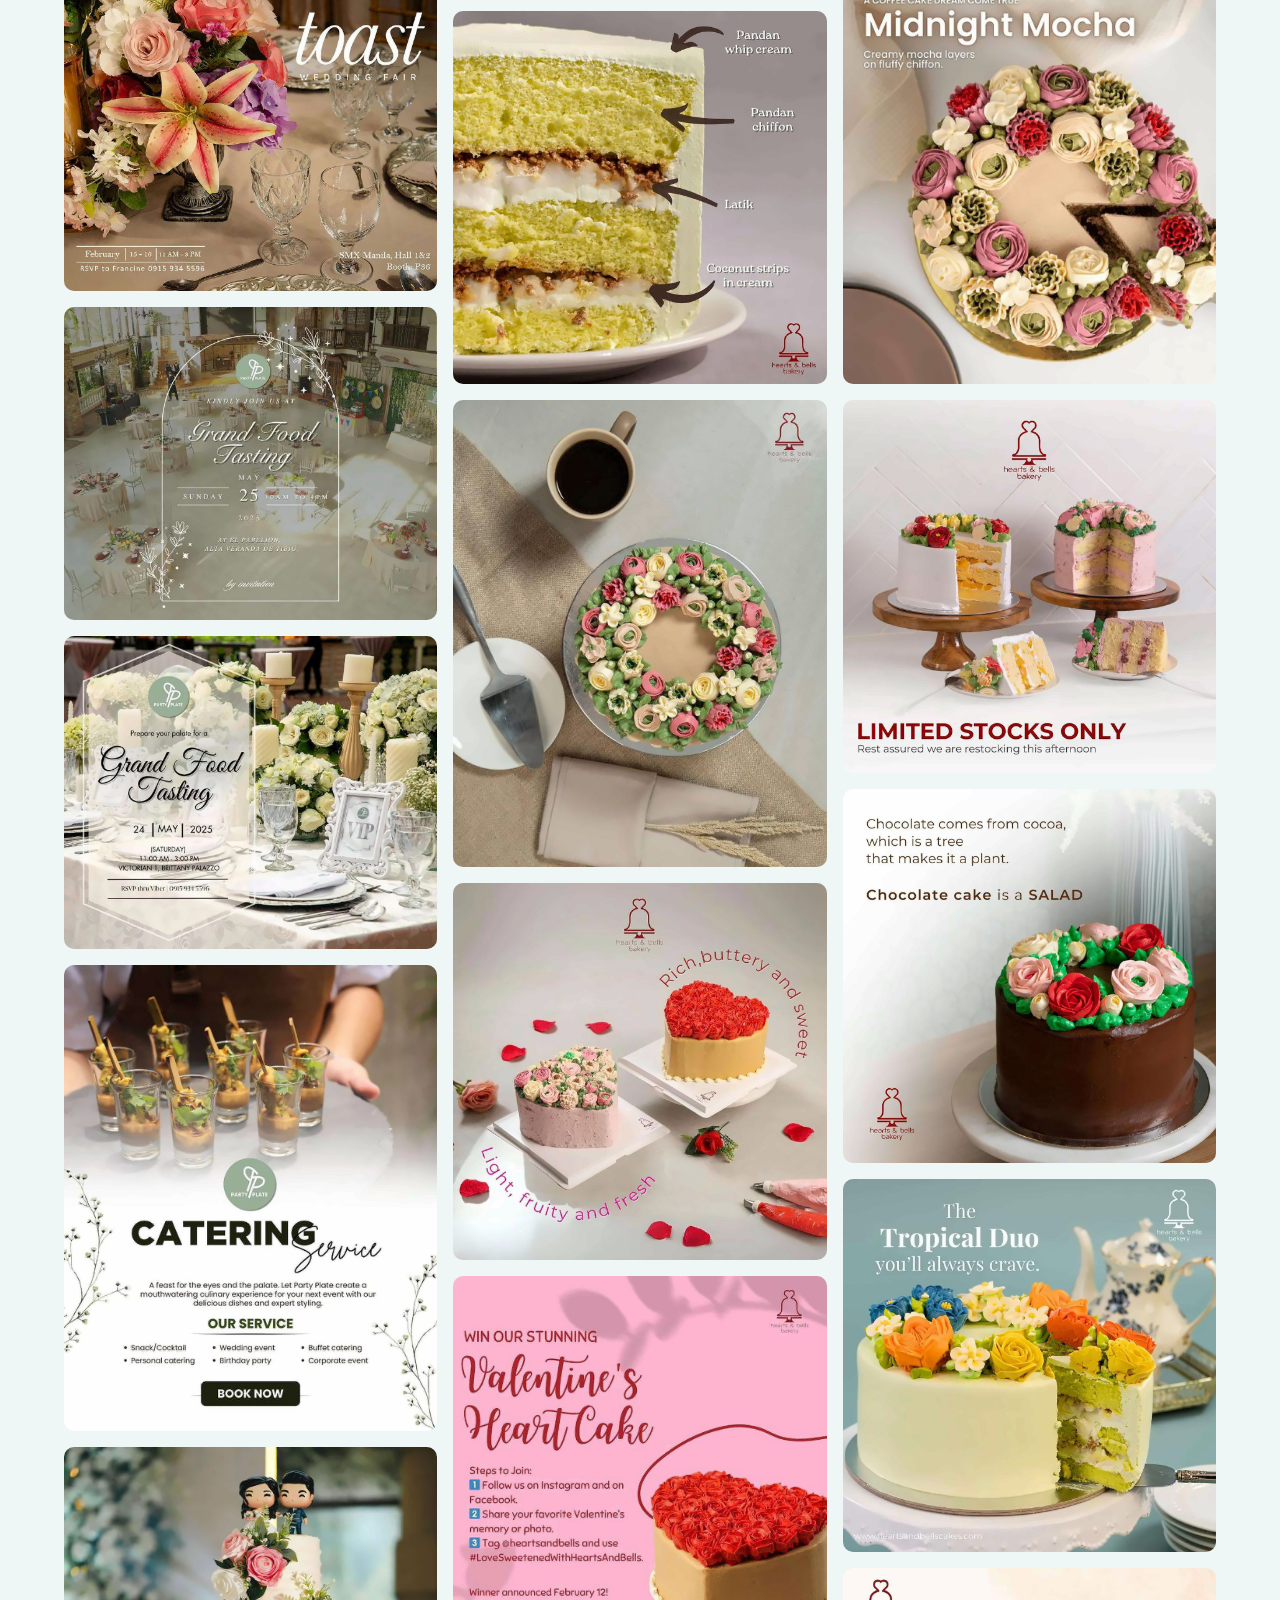
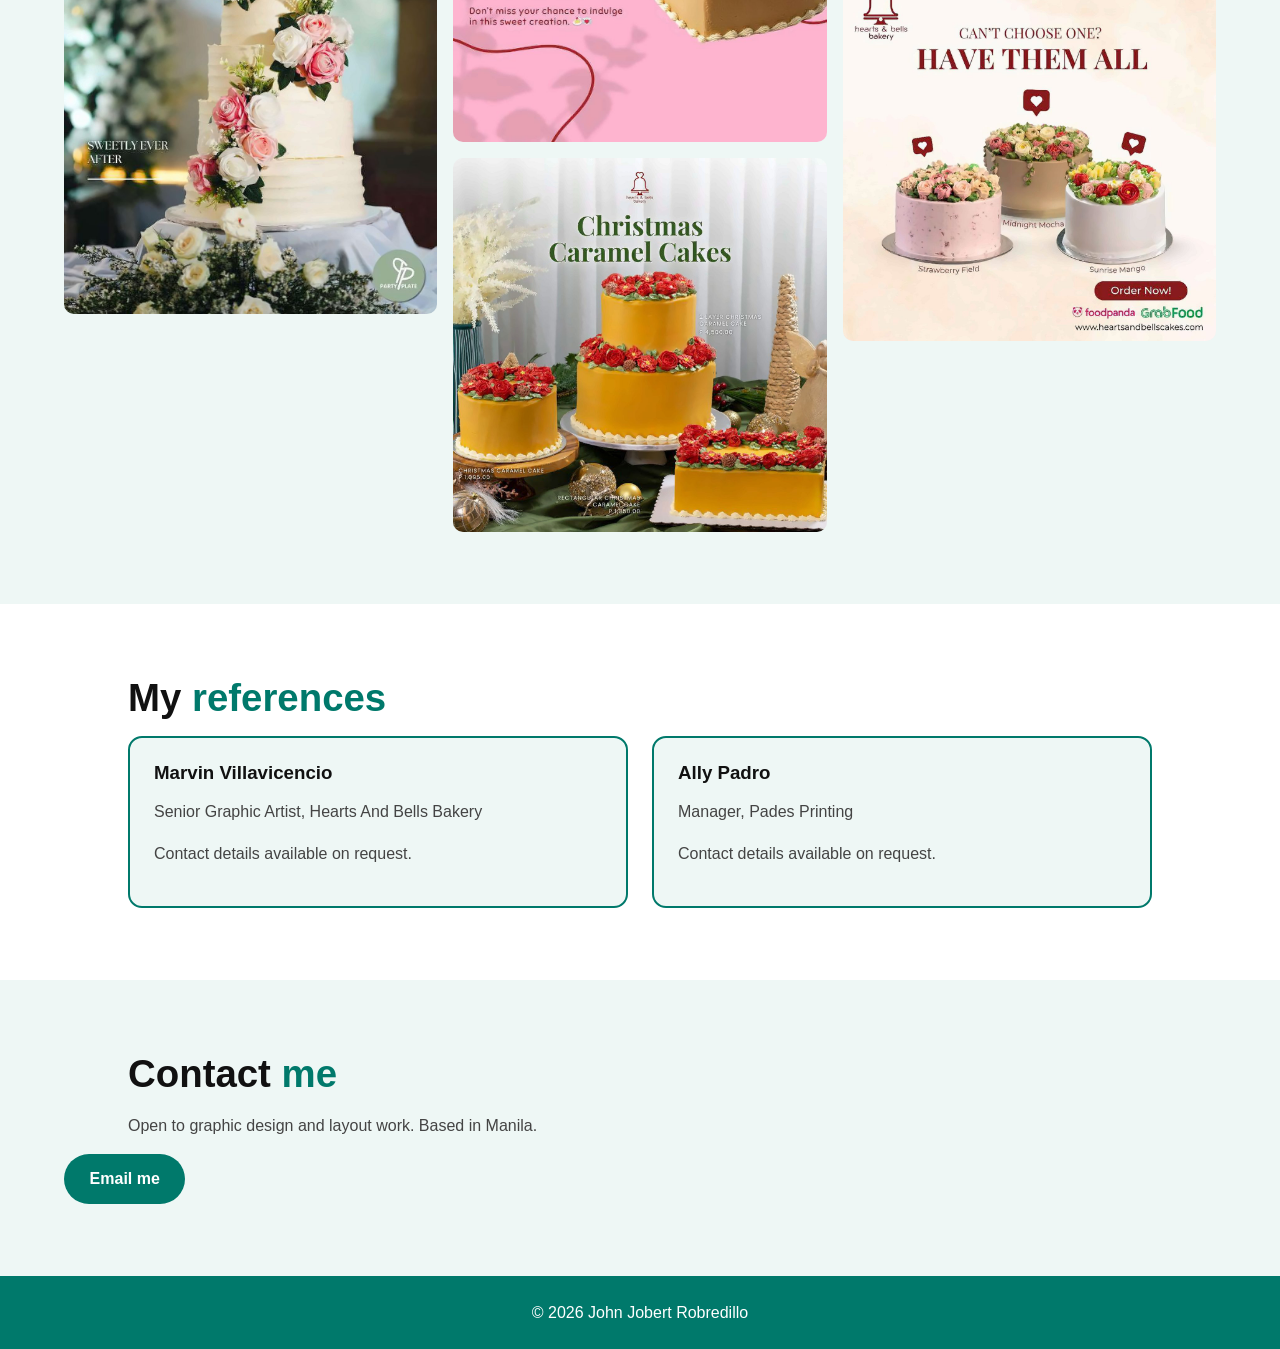
==== commit ba74f994: "Fix page title formatting in index.html" ====
--- a/index.html
+++ b/index.html
@@ -4,8 +4,7 @@
   <meta charset="UTF-8">
   <meta name="viewport" content="width=device-width, initial-scale=1">
   <!-- EDIT: page title -->
-  <title>I'm
-    John Jobert Robredillo | Graphic Designer</title>
+  <title>I'm John Jobert Robredillo | Graphic Designer</title>
   <link rel="stylesheet" href="style.css">
   <link rel="stylesheet" href="gallery.css">
   <link rel="stylesheet" href="bg.css">
